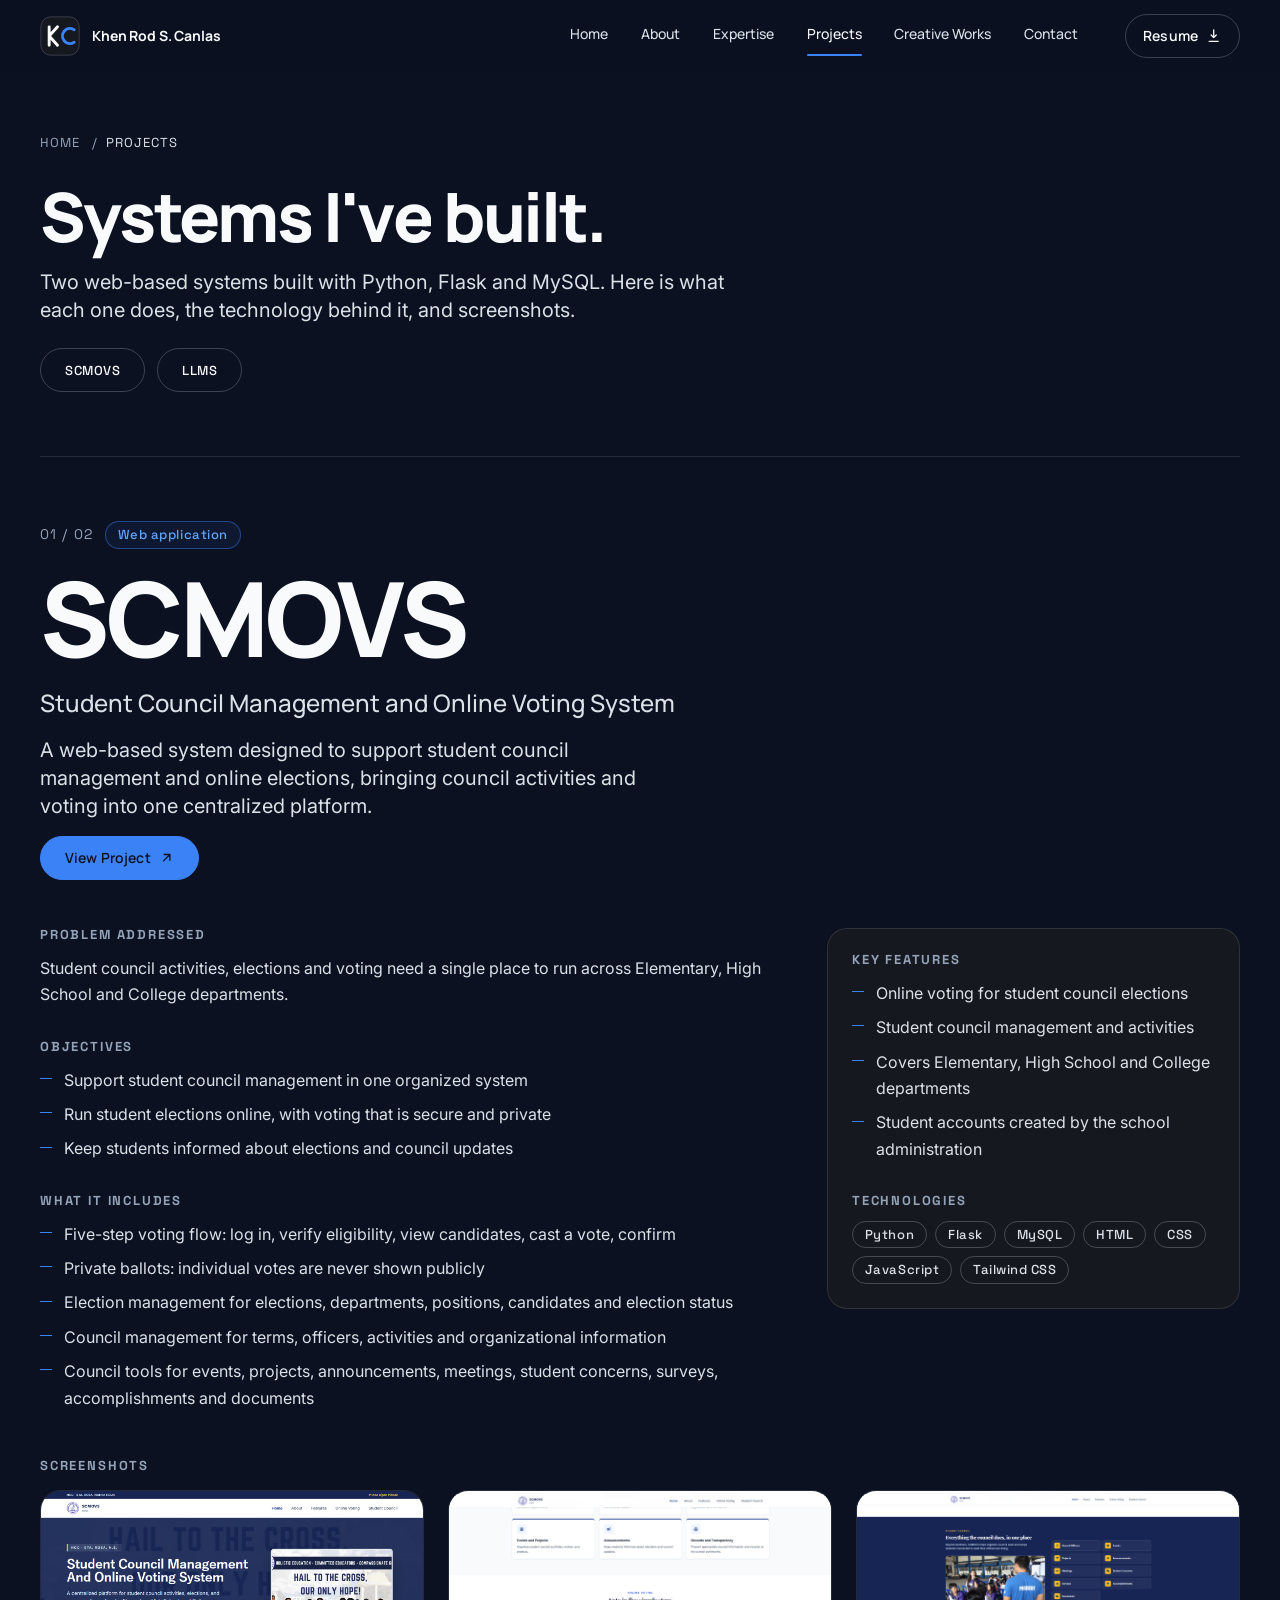
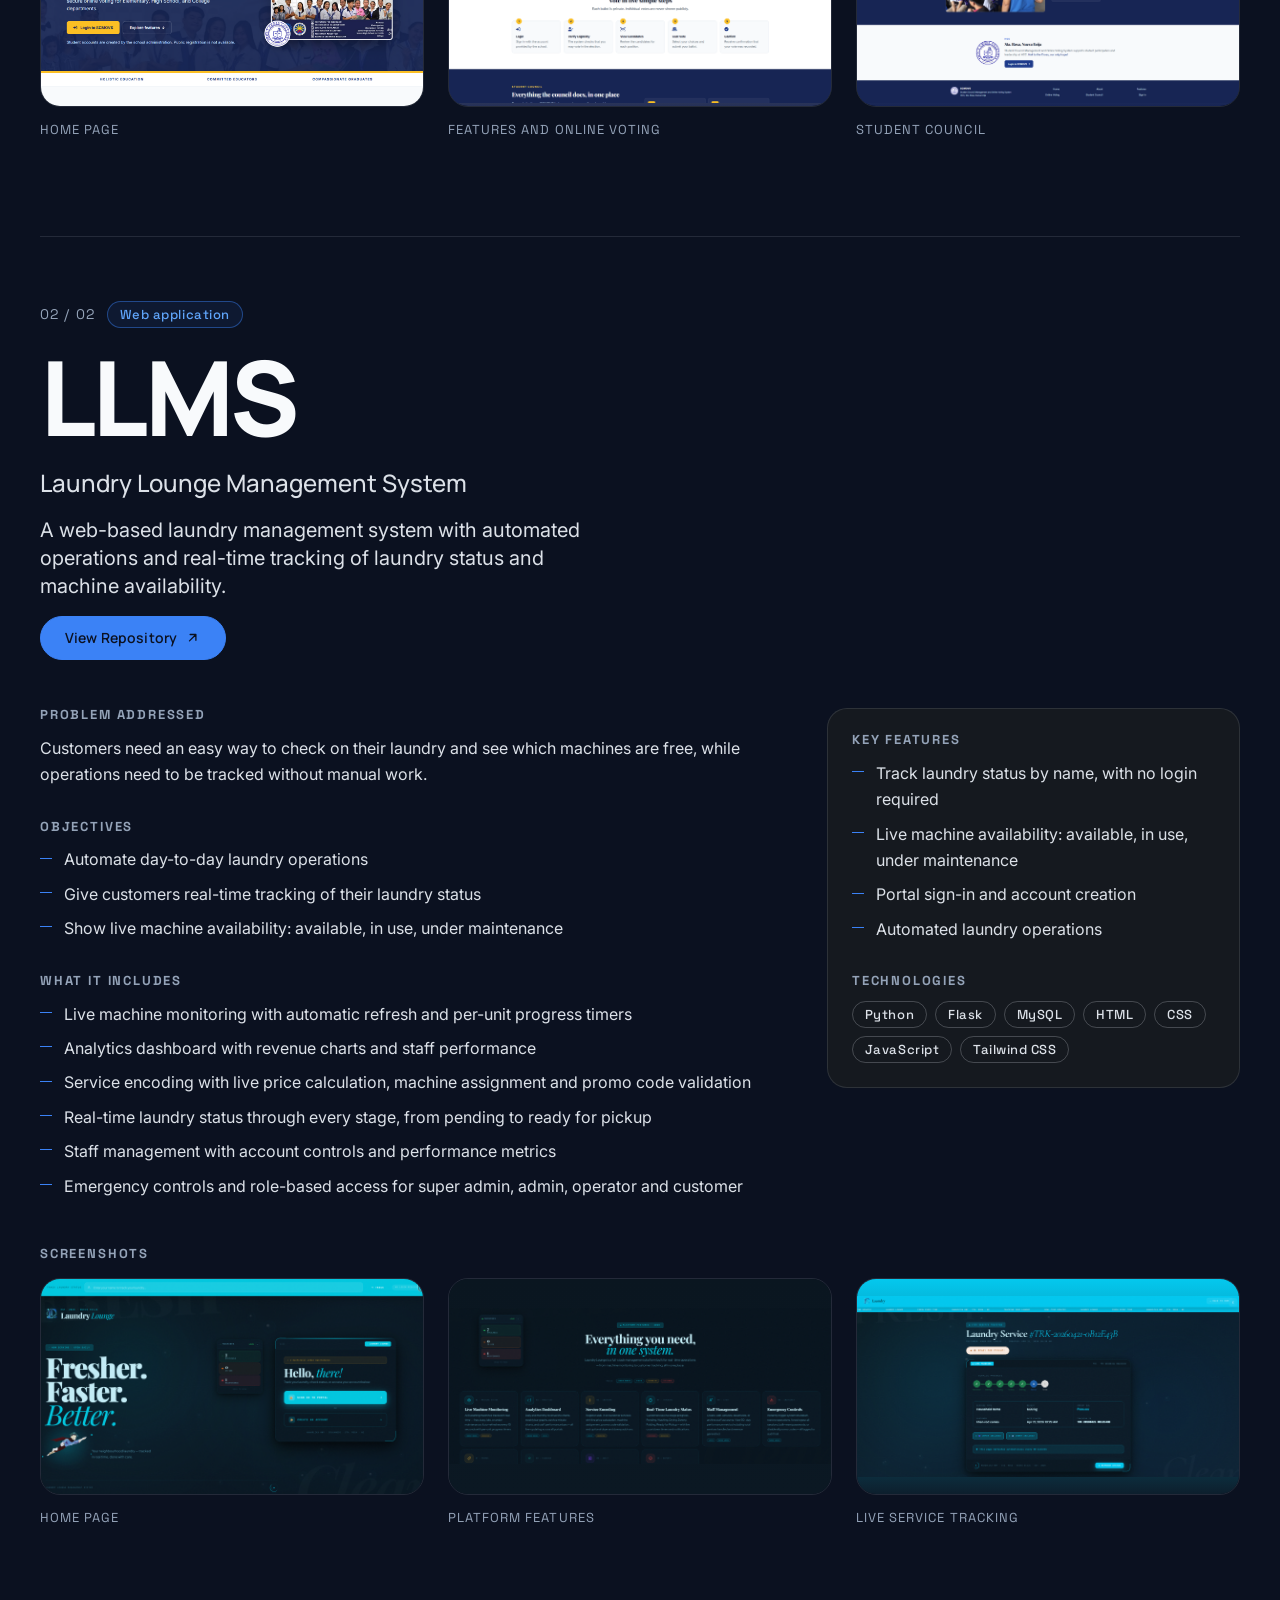
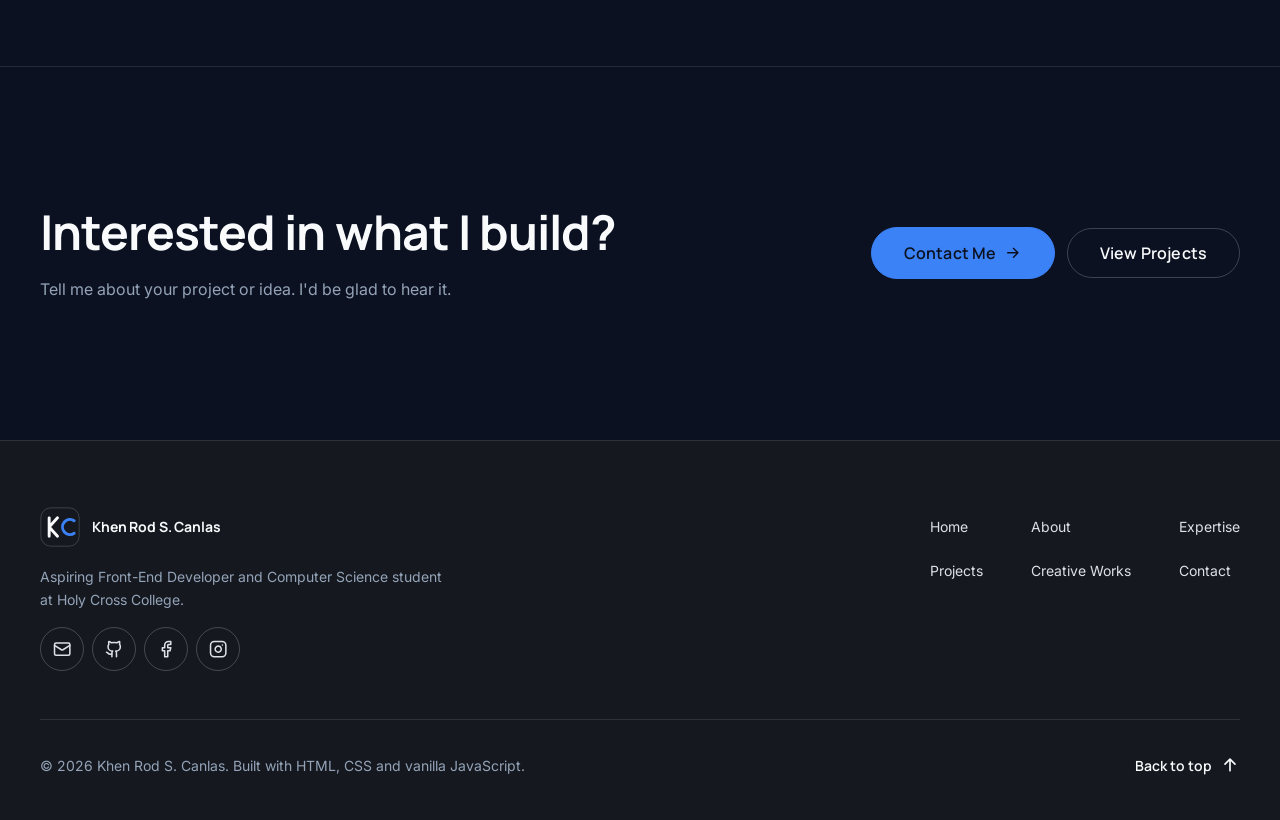
==== pages/projects.html @ d87673d4 "Commit Portfolio" ====
<!DOCTYPE html>
<html lang="en">
<head>
  <meta charset="UTF-8">
  <meta name="viewport" content="width=device-width, initial-scale=1">
  <meta name="theme-color" content="#0B1120">
  <title>Projects · Khen Rod S. Canlas</title>
  <meta name="description" content="Project details for SCMOVS and LLMS by Khen Rod S. Canlas: features, technologies, screenshots and links.">
  <link rel="icon" href="../favicon.ico" sizes="any">
  <script>if(!window.matchMedia("(prefers-reduced-motion: reduce)").matches){document.documentElement.classList.add("js-anim");setTimeout(function(){if(!window.__animReady)document.documentElement.classList.remove("js-anim")},4000)}</script>

  <link rel="preconnect" href="https://fonts.googleapis.com">
  <link rel="preconnect" href="https://fonts.gstatic.com" crossorigin>
  <link href="https://fonts.googleapis.com/css2?family=Inter:wght@400;500;600&family=Manrope:wght@500;600;700;800&family=Space+Grotesk:wght@400;500;600&display=swap" rel="stylesheet">

  <link rel="stylesheet" href="../css/variables.css">
  <link rel="stylesheet" href="../css/style.css">
  <link rel="stylesheet" href="../css/responsive.css">
  <link rel="stylesheet" href="../css/animations.css">

  <script src="../js/contact.js" defer></script>
  <script src="../js/navigation.js" defer></script>
  <script src="../js/data/skills.js" defer></script>
  <script src="../js/data/projects.js" defer></script>
  <script src="../js/main.js" defer></script>
  <script src="../js/animations.js" defer></script>
</head>
<body id="top" data-page="projects" data-root="../">
  <a class="skip-link" href="#main">Skip to content</a>

  <header id="site-header">
    <noscript><nav class="noscript-nav" aria-label="Primary"><a href="../index.html">Home</a><a href="../pages/about.html">About</a><a href="../index.html#expertise">Expertise</a><a href="../pages/projects.html">Projects</a><a href="../index.html#creative-works">Creative Works</a><a href="../pages/contact.html">Contact</a></nav></noscript>
  </header>

  <main id="main">
    <section class="section page-hero" aria-labelledby="page-title">
      <div class="container container--wide">
        <div class="page-hero__text page-hero__text--wide">
          <nav class="crumbs" aria-label="Breadcrumb"><a href="../index.html">Home</a><span aria-hidden="true">/</span><span aria-current="page">Projects</span></nav>
          <h1 id="page-title" class="h1 page-hero__title">Systems I've built.</h1>
          <p class="lead">Two web-based systems built with Python, Flask and MySQL. Here is what each one does, the technology behind it, and screenshots.</p>
          <nav class="jump" aria-label="Jump to a project">
            <a class="tag" href="#scmovs">SCMOVS</a>
            <a class="tag" href="#llms">LLMS</a>
          </nav>
        </div>
      </div>
    </section>

    <div class="container container--wide pd-list" data-project-details>
      <noscript><p class="text-soft"><strong>SCMOVS</strong> (Student Council Management and Online Voting System) and <strong>LLMS</strong> (Laundry Lounge Management System) are web-based systems built with Python, Flask, MySQL, HTML, CSS, JavaScript and Tailwind CSS. Enable JavaScript to see full project details and screenshots.</p></noscript>
    </div>

    <section class="section section--bordered cta" aria-labelledby="cta-title">
      <div class="container container--wide">
        <div class="cta__inner">
          <div class="stack">
            <h2 id="cta-title">Interested in what I build?</h2>
            <p class="text-muted">Tell me about your project or idea. I'd be glad to hear it.</p>
          </div>
          <div class="cluster">
            <a class="btn btn--primary btn--lg" href="contact.html">Contact Me <svg class="icon-arrow" viewBox="0 0 24 24" fill="none" stroke="currentColor" stroke-width="2" stroke-linecap="round" stroke-linejoin="round" aria-hidden="true"><path d="M5 12h14M13 6l6 6-6 6"/></svg></a>
            <a class="btn btn--secondary btn--lg" href="projects.html">View Projects</a>
          </div>
        </div>
      </div>
    </section>
  </main>

  <footer id="site-footer"></footer>
</body>
</html>
---- css/variables.css ----
/* ==========================================================================
   variables.css — Design tokens (single source of truth)
   Brand palette is from the project brief. Anything marked "derived" was
   added only to satisfy contrast (WCAG AA) or to give surfaces depth.
   Load this file BEFORE style.css.
   ========================================================================== */

:root {
  /* ---- Brand palette (from brief) ------------------------------------- */
  --navy-950: #0B1120;      /* Midnight Navy */
  --charcoal-900: #15191F;  /* Charcoal */
  --white-50: #F8FAFC;      /* Soft White */
  --blue-500: #3B82F6;      /* Electric Blue */
  --slate-500: #64748B;     /* Slate */
  --silver-200: #DCE1E8;    /* Silver */

  /* ---- Derived tints (contrast-driven) -------------------------------- */
  --slate-400: #94A3B8;     /* muted text on dark: 7.3:1 on navy (brand slate is only 3.96:1) */
  --blue-400: #60A5FA;      /* hover/links on dark: 7.4:1 on navy */
  --blue-600: #2563EB;      /* accent on light surfaces: 4.9:1 on soft white */
  --charcoal-800: #1B212B;  /* elevated surface above charcoal */
  --error-400: #F87171;     /* functional: form errors */
  --success-400: #4ADE80;   /* functional: form success */

  /* ---- Semantic tokens: DARK (default) -------------------------------- */
  --color-bg: var(--navy-950);
  --color-surface: var(--charcoal-900);
  --color-surface-raised: var(--charcoal-800);
  --color-text: var(--white-50);
  --color-text-soft: var(--silver-200);
  --color-text-muted: var(--slate-400);
  --color-border: rgba(220, 225, 232, 0.12);
  --color-border-strong: rgba(220, 225, 232, 0.24);
  --color-accent: var(--blue-500);
  --color-accent-hover: var(--blue-400);
  --color-on-accent: var(--navy-950);   /* navy on blue = 5.1:1 (white on blue is only 3.5:1) */
  --color-link: var(--blue-400);
  --color-focus: var(--blue-400);
  --color-error: var(--error-400);
  --color-success: var(--success-400);
  --color-decor: var(--slate-500);      /* decorative only: borders, rules, large icons */

  /* ---- Typography ------------------------------------------------------ */
  --font-display: "Manrope", "Inter", system-ui, -apple-system, "Segoe UI", Roboto, sans-serif;
  --font-body: "Inter", system-ui, -apple-system, "Segoe UI", Roboto, sans-serif;
  --font-accent: "Space Grotesk", "Inter", system-ui, sans-serif;  /* eyebrows, labels, numerals */

  --text-xs: 0.8125rem;   /* 13px: uppercase labels only */
  --text-sm: 0.875rem;    /* 14px */
  --text-base: 1rem;      /* 16px body */
  --text-lg: clamp(1.125rem, 1.07rem + 0.3vw, 1.25rem);
  --text-xl: clamp(1.25rem, 1.15rem + 0.5vw, 1.5rem);
  --text-2xl: clamp(1.5rem, 1.25rem + 1.2vw, 2rem);
  --text-3xl: clamp(1.875rem, 1.4rem + 2.2vw, 3rem);
  --text-4xl: clamp(2.25rem, 1.5rem + 3.6vw, 4.25rem);
  --text-display: clamp(2.5rem, 1.2rem + 6.6vw, 6.5rem);

  --leading-display: 1.02;
  --leading-heading: 1.15;
  --leading-snug: 1.4;
  --leading-body: 1.65;

  --tracking-display: -0.035em;
  --tracking-heading: -0.02em;
  --tracking-label: 0.14em;

  --weight-regular: 400;
  --weight-medium: 500;
  --weight-semibold: 600;
  --weight-bold: 700;
  --weight-extrabold: 800;

  /* ---- Spacing scale (4px base) --------------------------------------- */
  --space-1: 0.25rem;
  --space-2: 0.5rem;
  --space-3: 0.75rem;
  --space-4: 1rem;
  --space-5: 1.5rem;
  --space-6: 2rem;
  --space-7: 3rem;
  --space-8: 4rem;
  --space-9: 6rem;
  --space-10: 8rem;
  --section-y: clamp(4.5rem, 3rem + 7vw, 9rem);  /* vertical rhythm between sections */

  /* ---- Layout ---------------------------------------------------------- */
  --container-narrow: 46rem;   /* reading width */
  --container-default: 72rem;
  --container-wide: 82rem;
  --gutter: clamp(1.25rem, 0.6rem + 3vw, 2.5rem);
  --nav-height: 4.5rem;

  /* ---- Shape ----------------------------------------------------------- */
  --radius-sm: 0.5rem;
  --radius-md: 0.875rem;
  --radius-lg: 1.25rem;
  --radius-xl: 1.75rem;
  --radius-pill: 999px;
  --border-width: 1px;

  /* ---- Elevation (restrained: no glows) ------------------------------- */
  --shadow-sm: 0 1px 2px rgba(0, 0, 0, 0.35);
  --shadow-md: 0 10px 28px -12px rgba(0, 0, 0, 0.55);
  --shadow-lg: 0 28px 60px -24px rgba(0, 0, 0, 0.65);

  /* ---- Motion ---------------------------------------------------------- */
  --dur-fast: 150ms;
  --dur-base: 250ms;
  --dur-slow: 500ms;
  --dur-reveal: 700ms;
  --ease-out: cubic-bezier(0.22, 1, 0.36, 1);
  --ease-in-out: cubic-bezier(0.65, 0, 0.35, 1);

  /* ---- Stacking -------------------------------------------------------- */
  --z-raised: 10;
  --z-nav: 100;
  --z-overlay: 200;
  --z-modal: 300;

  /* ---- Touch ----------------------------------------------------------- */
  --tap-min: 2.75rem;  /* 44px minimum interactive target */

  /* Breakpoints (reference only; CSS variables can't be used in @media):
     sm 30em (480px) · md 48em (768px) · lg 64em (1024px) · xl 80em (1280px) · 2xl 100em (1600px) */

  color-scheme: dark;
}

/* ---- Light surface theme: apply with class="theme-light" on a section ---- */
.theme-light {
  --color-bg: var(--white-50);
  --color-surface: #FFFFFF;
  --color-surface-raised: #FFFFFF;
  --color-text: var(--navy-950);
  --color-text-soft: #334155;
  --color-text-muted: #556274;         /* derived: 5.7:1 on soft white */
  --color-border: rgba(11, 17, 32, 0.12);
  --color-border-strong: rgba(11, 17, 32, 0.28);
  --color-accent: var(--blue-600);
  --color-accent-hover: #1D4ED8;
  --color-on-accent: #FFFFFF;
  --color-link: var(--blue-600);
  --color-focus: var(--blue-600);
  --color-error: #B91C1C;
  --color-success: #15803D;
  --color-decor: var(--slate-500);
  --shadow-md: 0 10px 28px -12px rgba(11, 17, 32, 0.18);
  --shadow-lg: 0 28px 60px -24px rgba(11, 17, 32, 0.25);
  color-scheme: light;
  background: var(--color-bg);
  color: var(--color-text);
}
---- css/style.css ----
/* ==========================================================================
   style.css — Global styles, typography, layout primitives, components
   Requires variables.css to be loaded first. Mobile-first.
   Page-specific section styles are added in later phases below the
   "SECTIONS" marker at the bottom of this file.
   ========================================================================== */

/* ---------- 1. Reset & base ------------------------------------------- */
*, *::before, *::after { box-sizing: border-box; }

html {
  -webkit-text-size-adjust: 100%;
  text-size-adjust: 100%;
  scroll-behavior: smooth;
  scroll-padding-top: calc(var(--nav-height) + var(--space-4));
}

body {
  margin: 0;
  min-height: 100vh;
  background: var(--color-bg);
  color: var(--color-text);
  font-family: var(--font-body);
  font-size: var(--text-base);
  line-height: var(--leading-body);
  font-weight: var(--weight-regular);
  -webkit-font-smoothing: antialiased;
  -moz-osx-font-smoothing: grayscale;
  overflow-x: clip;               /* guard against accidental horizontal scroll */
}

img, picture, svg, video { display: block; max-width: 100%; height: auto; }
button, input, textarea, select { font: inherit; color: inherit; }
button { cursor: pointer; }
a { color: var(--color-link); text-decoration-thickness: 1px; text-underline-offset: 0.2em; }
a:hover { color: var(--color-accent-hover); }
ul[role="list"], ol[role="list"] { list-style: none; margin: 0; padding: 0; }
hr { border: 0; border-top: var(--border-width) solid var(--color-border); margin: var(--space-6) 0; }
::selection { background: var(--color-accent); color: var(--color-on-accent); }

/* Focus: always visible for keyboard users */
:focus-visible {
  outline: 2px solid var(--color-focus);
  outline-offset: 3px;
  border-radius: var(--radius-sm);
}
:focus:not(:focus-visible) { outline: none; }

/* ---------- 2. Accessibility helpers ---------------------------------- */
.sr-only {
  position: absolute; width: 1px; height: 1px; padding: 0; margin: -1px;
  overflow: hidden; clip: rect(0, 0, 0, 0); white-space: nowrap; border: 0;
}
.skip-link {
  position: absolute; left: var(--space-4); top: -4rem; z-index: var(--z-modal);
  padding: var(--space-3) var(--space-5);
  background: var(--color-accent); color: var(--color-on-accent);
  border-radius: var(--radius-sm); font-weight: var(--weight-semibold);
  transition: top var(--dur-fast) var(--ease-out);
}
.skip-link:focus { top: var(--space-4); color: var(--color-on-accent); }

/* Minimal reduced-motion safety net (animations.css refines this in Phase 12) */
@media (prefers-reduced-motion: reduce) {
  html { scroll-behavior: auto; }
  *, *::before, *::after {
    animation-duration: 0.01ms !important;
    animation-iteration-count: 1 !important;
    transition-duration: 0.01ms !important;
  }
}

/* ---------- 3. Typography --------------------------------------------- */
h1, h2, h3, h4 {
  margin: 0;
  font-family: var(--font-display);
  font-weight: var(--weight-bold);
  line-height: var(--leading-heading);
  letter-spacing: var(--tracking-heading);
  text-wrap: balance;
}
p { margin: 0; text-wrap: pretty; }

.display { font-size: var(--text-display); font-weight: var(--weight-extrabold); line-height: var(--leading-display); letter-spacing: var(--tracking-display); }
.h1 { font-size: var(--text-4xl); }
.h2 { font-size: var(--text-3xl); }
.h3 { font-size: var(--text-2xl); }
.h4 { font-size: var(--text-xl); }
h1 { font-size: var(--text-4xl); }
h2 { font-size: var(--text-3xl); }
h3 { font-size: var(--text-2xl); }
h4 { font-size: var(--text-xl); }

.lead { font-size: var(--text-lg); line-height: var(--leading-snug); color: var(--color-text-soft); max-width: 40rem; }
.text-muted { color: var(--color-text-muted); }
.text-soft { color: var(--color-text-soft); }
.text-sm { font-size: var(--text-sm); }
.text-accent { color: var(--color-accent); }
.measure { max-width: 65ch; }

/* Eyebrow / section label */
.eyebrow {
  display: inline-flex; align-items: center; gap: var(--space-3);
  font-family: var(--font-accent); font-size: var(--text-xs); font-weight: var(--weight-medium);
  letter-spacing: var(--tracking-label); text-transform: uppercase;
  color: var(--color-text-muted);
}
.eyebrow::before { content: ""; width: 1.75rem; height: 1px; background: var(--color-accent); }

/* Section index number, e.g. "01" */
.index-num { font-family: var(--font-accent); font-size: var(--text-sm); color: var(--color-text-muted); letter-spacing: 0.08em; }

/* ---------- 4. Layout primitives -------------------------------------- */
.container { width: 100%; max-width: var(--container-default); margin-inline: auto; padding-inline: var(--gutter); }
.container--wide { max-width: var(--container-wide); }
.container--narrow { max-width: var(--container-narrow); }

.section { padding-block: var(--section-y); position: relative; }
.section--alt { background: var(--color-surface); }
.section--bordered { border-top: var(--border-width) solid var(--color-border); }
.section__head { display: grid; gap: var(--space-4); margin-bottom: var(--space-7); max-width: 46rem; }

.stack { display: grid; gap: var(--space-4); }
.stack--lg { gap: var(--space-6); }
.cluster { display: flex; flex-wrap: wrap; align-items: center; gap: var(--space-3); }
.grid { display: grid; gap: var(--space-5); }

/* Bento grid: 1 column on mobile, 6-col composition from tablet up */
.bento { display: grid; gap: var(--space-4); grid-template-columns: 1fr; }
@media (min-width: 48em) {
  .bento { grid-template-columns: repeat(6, 1fr); gap: var(--space-5); }
  .bento > .span-2 { grid-column: span 2; }
  .bento > .span-3 { grid-column: span 3; }
  .bento > .span-4 { grid-column: span 4; }
  .bento > .span-6 { grid-column: span 6; }
  .bento > .row-2 { grid-row: span 2; }
}

/* ---------- 5. Buttons ------------------------------------------------- */
.btn {
  --btn-bg: transparent; --btn-fg: var(--color-text); --btn-bd: var(--color-border-strong);
  display: inline-flex; align-items: center; justify-content: center; gap: var(--space-2);
  min-height: var(--tap-min); padding: 0.7rem 1.5rem;
  background: var(--btn-bg); color: var(--btn-fg);
  border: var(--border-width) solid var(--btn-bd); border-radius: var(--radius-pill);
  font-family: var(--font-display); font-size: var(--text-sm); font-weight: var(--weight-semibold);
  letter-spacing: 0.01em; line-height: 1; text-decoration: none; white-space: nowrap;
  transition: background-color var(--dur-base) var(--ease-out), color var(--dur-base) var(--ease-out),
              border-color var(--dur-base) var(--ease-out), transform var(--dur-base) var(--ease-out);
}
.btn:hover { transform: translateY(-1px); color: var(--btn-fg); }
.btn:active { transform: translateY(0); }
.btn svg { width: 1.1em; height: 1.1em; flex: none; transition: transform var(--dur-base) var(--ease-out); }
.btn:hover svg.icon-arrow { transform: translateX(3px); }

.btn--primary { --btn-bg: var(--color-accent); --btn-fg: var(--color-on-accent); --btn-bd: var(--color-accent); }
.btn--primary:hover { --btn-bg: var(--color-accent-hover); --btn-bd: var(--color-accent-hover); }
.btn--secondary:hover { --btn-bd: var(--color-text); background: rgba(127, 140, 160, 0.12); }
.btn--ghost { --btn-bd: transparent; padding-inline: var(--space-4); }
.btn--ghost:hover { background: rgba(127, 140, 160, 0.14); }
.btn--sm { min-height: var(--tap-min); padding: 0.55rem 1.1rem; }   /* keeps 44px target */
.btn--lg { padding: 1rem 2rem; font-size: var(--text-base); }
.btn[disabled], .btn[aria-disabled="true"] { opacity: 0.5; cursor: not-allowed; transform: none; pointer-events: none; }

/* Text link with arrow */
.link-arrow {
  display: inline-flex; align-items: center; gap: var(--space-2);
  min-height: var(--tap-min);
  font-family: var(--font-display); font-weight: var(--weight-semibold); font-size: var(--text-sm);
  color: var(--color-text); text-decoration: none;
  border-bottom: 1px solid transparent;
  transition: color var(--dur-base) var(--ease-out), gap var(--dur-base) var(--ease-out);
}
.link-arrow:hover { color: var(--color-accent-hover); gap: var(--space-3); }
.link-arrow svg { width: 1.25rem; height: 1.25rem; flex: none; }

/* ---------- 6. Cards & surfaces --------------------------------------- */
.card {
  position: relative; display: flex; flex-direction: column; gap: var(--space-4);
  padding: var(--space-5);
  background: var(--color-surface);
  border: var(--border-width) solid var(--color-border);
  border-radius: var(--radius-lg);
  transition: border-color var(--dur-base) var(--ease-out), transform var(--dur-base) var(--ease-out),
              box-shadow var(--dur-base) var(--ease-out);
}
.card--raised { background: var(--color-surface-raised); box-shadow: var(--shadow-md); }
.card--interactive:hover { border-color: var(--color-border-strong); transform: translateY(-3px); box-shadow: var(--shadow-md); }
.card--flush { padding: 0; overflow: hidden; }
.card__title { font-size: var(--text-xl); }
.card__body { color: var(--color-text-muted); font-size: var(--text-base); }
.card__icon {
  display: grid; place-items: center; width: 2.75rem; height: 2.75rem;
  border-radius: var(--radius-md); background: rgba(59, 130, 246, 0.12); color: var(--color-accent);
}
.card__icon svg { width: 1.35rem; height: 1.35rem; }

/* Media frame: reserved aspect ratio prevents layout shift */
.media { position: relative; overflow: hidden; background: var(--color-surface-raised); aspect-ratio: 16 / 10; }
.media--square { aspect-ratio: 1 / 1; }
.media--portrait { aspect-ratio: 4 / 5; }
.media > img, .media > video { width: 100%; height: 100%; object-fit: cover; }

/* Clearly-labelled placeholder for assets that have not been supplied yet.
   Usage: <div class="media placeholder" data-label="SCMOVS thumbnail"></div> */
.placeholder {
  display: grid; place-items: center; text-align: center; padding: var(--space-4);
  color: var(--color-text-muted); border: 1px dashed var(--color-border-strong);
  background:
    repeating-linear-gradient(135deg, transparent 0 14px, rgba(127, 140, 160, 0.07) 14px 15px),
    var(--color-surface-raised);
}
.placeholder::after {
  content: "Placeholder · " attr(data-label);
  font-family: var(--font-accent); font-size: var(--text-xs);
  letter-spacing: 0.08em; text-transform: uppercase;
}

/* ---------- 7. Tags / chips ------------------------------------------- */
.tag {
  display: inline-flex; align-items: center; gap: var(--space-2);
  padding: 0.3rem 0.75rem;
  font-family: var(--font-accent); font-size: var(--text-xs); font-weight: var(--weight-medium);
  letter-spacing: 0.04em; line-height: 1.2;
  color: var(--color-text-soft);
  border: var(--border-width) solid var(--color-border-strong); border-radius: var(--radius-pill);
  white-space: nowrap;
}
/* Long tags may wrap on very narrow screens instead of overflowing */
@media (max-width: 30em) { .tag { white-space: normal; border-radius: var(--radius-md); } }
.tag--accent { color: var(--color-accent-hover); border-color: rgba(59, 130, 246, 0.45); background: rgba(59, 130, 246, 0.08); }
.tag-list { display: flex; flex-wrap: wrap; gap: var(--space-2); padding: 0; margin: 0; list-style: none; }

/* ---------- 8. Forms --------------------------------------------------- */
.field { display: grid; gap: var(--space-2); }
.field__label { font-size: var(--text-sm); font-weight: var(--weight-medium); color: var(--color-text-soft); }
.field__control {
  width: 100%; min-height: var(--tap-min); padding: 0.75rem 1rem;
  background: var(--color-surface); color: var(--color-text);
  border: var(--border-width) solid var(--color-border-strong); border-radius: var(--radius-md);
  transition: border-color var(--dur-fast) var(--ease-out), background-color var(--dur-fast) var(--ease-out);
}
textarea.field__control { min-height: 9rem; resize: vertical; }
.field__control::placeholder { color: var(--color-text-muted); opacity: 0.8; }
.field__control:hover { border-color: var(--color-text-muted); }
.field__control:focus-visible { outline: 2px solid var(--color-focus); outline-offset: 2px; border-color: var(--color-focus); }
.field__hint { font-size: var(--text-sm); color: var(--color-text-muted); }
.field__error { font-size: var(--text-sm); color: var(--color-error); display: none; }
.field[data-invalid="true"] .field__control { border-color: var(--color-error); }
.field[data-invalid="true"] .field__error { display: block; }
.form-status { padding: var(--space-4); border-radius: var(--radius-md); border: var(--border-width) solid var(--color-border-strong); font-size: var(--text-sm); }
.form-status[data-state="error"] { border-color: var(--color-error); color: var(--color-error); }
.form-status[data-state="info"] { border-color: var(--color-accent); color: var(--color-text-soft); }
.form-status[data-state="success"] { border-color: var(--color-success); color: var(--color-success); }

/* ---------- 9. Misc components ---------------------------------------- */
.rule { height: 1px; background: var(--color-border); border: 0; margin: 0; }
.icon { width: 1.25rem; height: 1.25rem; flex: none; }
.stat-label { font-family: var(--font-accent); font-size: var(--text-xs); letter-spacing: var(--tracking-label); text-transform: uppercase; color: var(--color-text-muted); }

/* ==========================================================================
   SECTIONS — page/section-specific styles are appended here in Phases 3–11
   ========================================================================== */

/* ---------- Phase 3: Header, navigation, footer ----------------------- */
.site-header {
  position: sticky; top: 0; z-index: var(--z-nav);
  min-height: var(--nav-height);                    /* reserved space: no layout shift when JS renders */
  border-bottom: var(--border-width) solid transparent;
  transition: border-color var(--dur-base) var(--ease-out);
}
/* Backdrop lives on a pseudo-element: a filter on the header itself would
   trap the fixed mobile menu inside the header's box. */
.site-header::before {
  content: ""; position: absolute; inset: 0; z-index: -1;
  background: rgba(11, 17, 32, 0.88);
  -webkit-backdrop-filter: blur(10px); backdrop-filter: blur(10px);
}
.site-header.is-scrolled, .site-header.is-open { border-bottom-color: var(--color-border); }

.site-header__inner {
  display: flex; align-items: center; justify-content: space-between; gap: var(--space-4);
  height: var(--nav-height);
}

/* Brand */
.brand { display: inline-flex; align-items: center; gap: var(--space-3); min-height: var(--tap-min); color: var(--color-text); text-decoration: none; }
.brand:hover { color: var(--color-text); }
.brand__mark { width: 2.5rem; height: 2.5rem; flex: none; transition: transform var(--dur-base) var(--ease-out); }
.brand:hover .brand__mark { transform: rotate(-4deg); }
.brand__name { display: none; font-family: var(--font-display); font-weight: var(--weight-bold); font-size: var(--text-sm); letter-spacing: -0.01em; white-space: nowrap; }
@media (min-width: 30em) { .brand__name { display: inline; } }

/* Mobile menu toggle */
.nav-toggle {
  display: inline-grid; place-items: center; width: var(--tap-min); height: var(--tap-min);
  padding: 0; background: transparent; border: var(--border-width) solid var(--color-border-strong);
  border-radius: var(--radius-pill); color: var(--color-text);
  transition: border-color var(--dur-base) var(--ease-out);
}
.nav-toggle:hover { border-color: var(--color-text); }
.nav-toggle__bars { display: grid; gap: 5px; width: 1.1rem; }
.nav-toggle__bars span { display: block; height: 2px; background: currentColor; border-radius: 2px; transition: transform var(--dur-base) var(--ease-out), opacity var(--dur-fast) linear; }
.is-open .nav-toggle__bars span:nth-child(1) { transform: translateY(7px) rotate(45deg); }
.is-open .nav-toggle__bars span:nth-child(2) { opacity: 0; }
.is-open .nav-toggle__bars span:nth-child(3) { transform: translateY(-7px) rotate(-45deg); }

/* Menu panel — mobile: full-screen sheet under the header */
.site-menu {
  position: fixed; inset: var(--nav-height) 0 0 0; z-index: var(--z-overlay);
  display: flex; flex-direction: column; gap: var(--space-6);
  padding: var(--space-5) var(--gutter) calc(var(--space-6) + env(safe-area-inset-bottom, 0px));
  background: var(--color-bg); overflow-y: auto; overscroll-behavior: contain;
  visibility: hidden; opacity: 0; transform: translateY(-0.5rem);
  transition: opacity var(--dur-base) var(--ease-out), transform var(--dur-base) var(--ease-out), visibility 0s linear var(--dur-base);
}
.is-open .site-menu { visibility: visible; opacity: 1; transform: none; transition-delay: 0s; }
body.nav-open { overflow: hidden; }

.site-nav__list { list-style: none; margin: 0; padding: 0; display: grid; counter-reset: nav; }
.site-nav__link {
  display: flex; align-items: baseline; gap: var(--space-4); min-height: var(--tap-min);
  padding-block: var(--space-4); border-bottom: var(--border-width) solid var(--color-border);
  font-family: var(--font-display); font-weight: var(--weight-semibold); font-size: var(--text-2xl);
  letter-spacing: var(--tracking-heading); color: var(--color-text); text-decoration: none;
  transition: color var(--dur-base) var(--ease-out), padding-left var(--dur-base) var(--ease-out);
}
.site-nav__link::before {
  counter-increment: nav; content: "0" counter(nav);
  font-family: var(--font-accent); font-size: var(--text-xs); font-weight: var(--weight-medium);
  letter-spacing: 0.08em; color: var(--color-text-muted);
  min-width: 1.75rem; font-variant-numeric: tabular-nums;
}
.site-nav__link:hover { color: var(--color-accent-hover); padding-left: var(--space-2); }
.site-nav__link[aria-current] { color: var(--color-accent); }
.site-menu__resume { align-self: flex-start; }

/* Desktop: inline navigation */
@media (min-width: 64em) {
  .nav-toggle { display: none; }
  .site-menu {
    position: static; inset: auto; z-index: auto; flex-direction: row; align-items: center; gap: var(--space-6);
    padding: 0; background: transparent; overflow: visible;
    visibility: visible; opacity: 1; transform: none; transition: none;
  }
  .site-nav__list { display: flex; align-items: center; gap: var(--space-1); counter-reset: none; }
  .site-nav__link {
    position: relative; padding: 0.5rem 0.9rem; border: 0; border-radius: var(--radius-pill);
    font-size: var(--text-sm); font-weight: var(--weight-medium); letter-spacing: 0; color: var(--color-text-soft);
  }
  .site-nav__link::before { content: none; }
  .site-nav__link:hover { padding-left: 0.9rem; color: var(--color-text); }
  /* Active indicator: a short accent bar that grows in */
  .site-nav__link::after {
    content: ""; position: absolute; left: 0.9rem; right: 0.9rem; bottom: 0.15rem; height: 2px;
    background: var(--color-accent); border-radius: 2px;
    transform: scaleX(0); transform-origin: left; transition: transform var(--dur-base) var(--ease-out);
  }
  .site-nav__link[aria-current] { color: var(--color-text); }
  .site-nav__link[aria-current]::after { transform: scaleX(1); }
}

/* Footer */
.site-footer { border-top: var(--border-width) solid var(--color-border); background: var(--color-surface); padding-block: var(--space-8) var(--space-6); }
.site-footer__top { display: grid; gap: var(--space-7); padding-bottom: var(--space-7); }
.site-footer__brand { display: grid; gap: var(--space-4); max-width: 26rem; }
.site-footer__list { list-style: none; margin: 0; padding: 0; display: grid; grid-template-columns: repeat(2, minmax(0, 1fr)); gap: 0 var(--space-5); }
.site-footer__link {
  display: inline-flex; align-items: center; min-height: var(--tap-min);
  font-size: var(--text-sm); color: var(--color-text-soft); text-decoration: none;
  transition: color var(--dur-base) var(--ease-out);
}
.site-footer__link:hover { color: var(--color-accent-hover); }
.site-footer__bottom {
  display: flex; flex-wrap: wrap; align-items: center; justify-content: space-between; gap: var(--space-3) var(--space-5);
  padding-top: var(--space-5); border-top: var(--border-width) solid var(--color-border);
}
@media (min-width: 48em) {
  .site-footer__top { grid-template-columns: 1fr auto; align-items: start; }
  .site-footer__list { grid-template-columns: repeat(3, auto); gap: 0 var(--space-7); }
}

/* No-JS fallback links (shown only when scripts are disabled) */
.noscript-nav { display: flex; flex-wrap: wrap; gap: var(--space-2) var(--space-5); padding: var(--space-3) var(--gutter); }
.noscript-nav a { display: inline-flex; align-items: center; min-height: var(--tap-min); }

/* ---------- Phase 4: Hero --------------------------------------------- */
.hero {
  position: relative; isolation: isolate; overflow: clip;
  display: grid; align-items: center;
  min-height: calc(100svh - var(--nav-height));
  padding-block: var(--space-7) var(--space-9);
}
/* Quiet decoration: a masked hairline grid and one soft blue wash. No motion yet. */
.hero__bg { position: absolute; inset: 0; z-index: -1; pointer-events: none; }
.hero__bg::before {
  content: ""; position: absolute; inset: 0;
  background-image:
    linear-gradient(var(--color-border) 1px, transparent 1px),
    linear-gradient(90deg, var(--color-border) 1px, transparent 1px);
  background-size: 4rem 4rem;
  -webkit-mask-image: radial-gradient(ellipse 70% 60% at 72% 30%, #000 10%, transparent 75%);
          mask-image: radial-gradient(ellipse 70% 60% at 72% 30%, #000 10%, transparent 75%);
}
.hero__bg::after {
  content: ""; position: absolute; inset: 0;
  background: radial-gradient(45% 40% at 80% 18%, rgba(59, 130, 246, 0.14), transparent 70%);
}

.hero__inner { display: grid; gap: var(--space-8); align-items: center; }
.hero__content { display: grid; gap: var(--space-5); justify-items: start; min-width: 0; }
.hero__title { font-size: clamp(2.5rem, 1.2rem + 5.2vw, 4.5rem); max-width: 16ch; margin-block: var(--space-2) 0; }
.hero__lede { max-width: 38rem; font-size: clamp(1rem, 0.95rem + 0.22vw, 1.125rem); line-height: 1.6; }   /* sized for a longer intro paragraph */
.hero__actions { margin-top: var(--space-2); }

.hero__facts {
  display: grid; grid-template-columns: repeat(2, minmax(0, auto)); gap: var(--space-5) var(--space-7);
  margin: var(--space-5) 0 0; padding-top: var(--space-5);
  border-top: var(--border-width) solid var(--color-border); width: 100%; max-width: 30rem;
}
.hero__facts dd { margin: var(--space-1) 0 0; font-family: var(--font-display); font-weight: var(--weight-semibold); font-size: var(--text-base); }

/* Portrait */
.hero__visual { position: relative; margin: 0; width: 100%; max-width: 24rem; padding: 0 var(--space-4) var(--space-4) 0; justify-self: start; }
.hero__outline {
  position: absolute; top: var(--space-4); left: var(--space-4); right: 0; bottom: 0;
  border: var(--border-width) solid var(--color-border-strong); border-radius: var(--radius-xl);
}
.hero__frame {
  position: relative; aspect-ratio: 4 / 5; overflow: hidden;
  background: var(--color-surface); border: var(--border-width) solid var(--color-border);
  border-radius: var(--radius-xl); box-shadow: var(--shadow-lg);
}
.hero__frame > img { width: 100%; height: 100%; object-fit: cover; object-position: 50% 28%; }   /* keeps the face in frame for tall portraits */
.hero__badge {
  position: absolute; left: var(--space-4); right: var(--space-4); bottom: var(--space-4);
  display: grid; gap: var(--space-1); padding: var(--space-3) var(--space-4);
  font-family: var(--font-display); font-size: var(--text-sm); font-weight: var(--weight-semibold);
  background: rgba(11, 17, 32, 0.86); color: var(--white-50);
  -webkit-backdrop-filter: blur(8px); backdrop-filter: blur(8px);
  border: var(--border-width) solid var(--color-border-strong); border-radius: var(--radius-md);
}
.hero__badge .stat-label { color: var(--slate-400); }

/* Scroll cue (desktop/tablet only) */
.hero__scroll-wrap { position: absolute; left: 0; right: 0; bottom: var(--space-5); display: none; pointer-events: none; }
.hero__scroll {
  pointer-events: auto; display: inline-flex; align-items: center; gap: var(--space-3);
  min-height: var(--tap-min); color: var(--color-text-muted); text-decoration: none;
}
.hero__scroll:hover { color: var(--color-text); }
.hero__scroll-line { position: relative; display: block; width: 1px; height: 2.5rem; background: var(--color-border-strong); overflow: hidden; }
.hero__scroll-line::after { content: ""; position: absolute; left: 0; top: 0; width: 1px; height: 40%; background: var(--color-accent); }

@media (min-width: 48em) {
  .hero__scroll-wrap { display: block; }
  .hero { padding-bottom: var(--space-10); }
}
@media (min-width: 64em) {
  .hero__inner { grid-template-columns: minmax(0, 7fr) minmax(0, 5fr); gap: var(--space-9); }
  .hero__visual { justify-self: end; max-width: 27rem; }
}

/* ---------- Phase 5: About --------------------------------------------- */
.about__grid { display: grid; gap: var(--space-8); }
.about__story { display: grid; gap: var(--space-5); align-content: start; justify-items: start; }
.about__story h2 { margin-top: calc(-1 * var(--space-2)); }
.about__lead { font-size: var(--text-xl); color: var(--color-text); max-width: 34rem; }
.about__story p { max-width: 36rem; }
.about__cards .card { height: 100%; }
.about__interests {
  display: grid; gap: var(--space-4);
  margin-top: var(--space-8); padding-top: var(--space-6);
  border-top: var(--border-width) solid var(--color-border);
}
@media (min-width: 64em) {
  .about__grid { grid-template-columns: minmax(0, 5fr) minmax(0, 7fr); gap: var(--space-9); align-items: start; }
  .about__story { position: sticky; top: calc(var(--nav-height) + var(--space-6)); }
}

/* ---------- Phase 6: Expertise ----------------------------------------- */
.skill-card { gap: var(--space-5); padding: var(--space-5); }
.skill-card__head { display: flex; align-items: center; gap: var(--space-4); }
.skill-card__head .card__title { font-size: var(--text-xl); }
.skill-list { list-style: none; margin: 0; padding: 0; display: grid; gap: var(--space-3); grid-template-columns: 1fr; flex: 1; grid-auto-rows: 1fr; }
.skill {
  display: flex; align-items: center; gap: var(--space-3);
  padding: var(--space-3) var(--space-4);
  background: var(--color-bg); border: var(--border-width) solid var(--color-border); border-radius: var(--radius-md);
  transition: border-color var(--dur-base) var(--ease-out);
}
.skill:hover { border-color: var(--color-border-strong); }
.skill__icon { display: grid; place-items: center; width: 2.25rem; height: 2.25rem; flex: none; border-radius: var(--radius-sm); background: rgba(59, 130, 246, 0.12); color: var(--color-accent); }
.skill__icon svg { width: 1.15rem; height: 1.15rem; }
.skill__text { display: grid; line-height: 1.3; min-width: 0; }
.skill__name { font-family: var(--font-display); font-weight: var(--weight-semibold); font-size: var(--text-base); }
.skill__note { font-size: var(--text-sm); color: var(--color-text-muted); }

@media (min-width: 30em) {
  .skill-card--front-end .skill-list, .skill-card--design .skill-list { grid-template-columns: repeat(2, minmax(0, 1fr)); }
}
@media (min-width: 48em) {
  .skill-card--front-end { grid-column: span 4; }
  .skill-card--back-end { grid-column: span 2; }
  .skill-card--design { grid-column: span 6; }
  .skill-card--design .skill-list { grid-template-columns: repeat(3, minmax(0, 1fr)); }
}
/* Tablet: stack the three cards full-width so no card gets cramped */
@media (min-width: 48em) and (max-width: 63.99em) {
  .skill-card--front-end, .skill-card--back-end { grid-column: span 6; }
  .skill-card--back-end .skill-list { grid-template-columns: repeat(3, minmax(0, 1fr)); }
}
.skill-card__head .card__icon { flex: none; }

/* ---------- Phase 7: Featured projects --------------------------------- */
.projects { display: grid; gap: var(--space-8); }
.project {
  display: grid; gap: var(--space-6); align-items: center;
  padding: var(--space-4); background: var(--color-bg);
  border: var(--border-width) solid var(--color-border); border-radius: var(--radius-xl);
  scroll-margin-top: calc(var(--nav-height) + var(--space-4));
}
.project__media { display: grid; gap: var(--space-4); min-width: 0; }
.project__stage { border-radius: var(--radius-lg); border: var(--border-width) solid var(--color-border); aspect-ratio: 16 / 9; }
.project__stage > img[hidden], .project__stage > .placeholder[hidden] { display: none; }
.project__stage .placeholder { position: absolute; inset: 0; }
.project__img { transition: transform var(--dur-slow) var(--ease-out); object-position: top center; }
.project:hover .project__img { transform: scale(1.02); }

.project__thumbs-row { display: flex; flex-wrap: wrap; align-items: center; justify-content: space-between; gap: var(--space-3); }
.project__thumbs { display: flex; flex-wrap: wrap; gap: var(--space-3); min-width: 0; }
.project__thumb {
  position: relative; display: grid; place-items: center; width: 5.5rem; aspect-ratio: 16 / 9; padding: 0; overflow: hidden;
  background: var(--color-surface); border: var(--border-width) solid var(--color-border-strong); border-radius: var(--radius-sm);
  opacity: 0.7; transition: opacity var(--dur-base) var(--ease-out), border-color var(--dur-base) var(--ease-out);
}
.project__thumb:hover { opacity: 1; }
.project__thumb[aria-pressed="true"] { opacity: 1; border-color: var(--color-accent); box-shadow: 0 0 0 1px var(--color-accent); }
.project__thumb img { width: 100%; height: 100%; object-fit: cover; object-position: top center; }
.project__thumb-empty { font-family: var(--font-accent); font-size: var(--text-sm); color: var(--color-text-muted); }
@media (max-width: 30em) { .project__thumb { width: 4.25rem; aspect-ratio: auto; height: var(--tap-min); } }
/* Larger invisible hit area so thumbnails meet the 44px touch target */
.project__thumb::before { content: ""; position: absolute; inset: -0.2rem; }
.project__caption { color: var(--color-text-muted); }

.project__info { display: grid; gap: var(--space-5); padding: var(--space-2) var(--space-2) var(--space-3); min-width: 0; }
.project__meta { gap: var(--space-4); }
.project__heading { display: grid; gap: var(--space-2); }
.project__title { font-size: var(--text-3xl); font-weight: var(--weight-extrabold); letter-spacing: var(--tracking-display); line-height: 1; }
.project__full { color: var(--color-text-soft); font-family: var(--font-display); font-weight: var(--weight-medium); font-size: var(--text-lg); line-height: var(--leading-snug); }
.project__block { display: grid; gap: var(--space-2); }
.project__features { list-style: none; margin: 0; padding: 0; display: grid; gap: var(--space-2); color: var(--color-text-soft); }
.project__features li { position: relative; padding-left: var(--space-5); }
.project__features li::before { content: ""; position: absolute; left: 0; top: 0.7em; width: 0.75rem; height: 1px; background: var(--color-accent); }
.project__actions { margin-top: var(--space-2); }
.project__note { font-family: var(--font-accent); font-size: var(--text-xs); letter-spacing: 0.06em; text-transform: uppercase; color: var(--color-text-muted); }

@media (min-width: 48em) {
  .project { padding: var(--space-5); }
}
@media (min-width: 64em) {
  .project { grid-template-columns: minmax(0, 7fr) minmax(0, 5fr); gap: var(--space-8); padding: var(--space-6); }
  .project:nth-child(even) .project__media { order: 2; }   /* alternate sides for an editorial rhythm */
}

/* ---------- Phase 8: Creative works ------------------------------------ */
.creative__item { height: 100%; }
.creative__media { position: relative; display: block; aspect-ratio: 3 / 2; overflow: hidden; background: var(--color-surface-raised); }
.creative__media > img { width: 100%; height: 100%; object-fit: cover; transition: transform var(--dur-slow) var(--ease-out); }
.creative__item:hover .creative__media > img { transform: scale(1.03); }
.creative__item--video .creative__media { background: #000; }
.creative__item--video .creative__media > img { object-fit: contain; }   /* keep the whole end card visible on black */
.creative__media--empty { aspect-ratio: 16 / 6; }
.creative__play {
  position: absolute; left: var(--space-4); bottom: var(--space-4); width: 3.25rem; height: 3.25rem; display: grid; place-items: center;
  border-radius: 50%; color: var(--white-50); background: rgba(11, 17, 32, 0.72);
  border: var(--border-width) solid var(--color-border-strong);
  -webkit-backdrop-filter: blur(6px); backdrop-filter: blur(6px);
  transition: background-color var(--dur-base) var(--ease-out), color var(--dur-base) var(--ease-out), transform var(--dur-base) var(--ease-out);
}
.creative__play svg { width: 1.3rem; height: 1.3rem; margin-left: 0.15rem; }
.creative__item:hover .creative__play { background: var(--color-accent); color: var(--color-on-accent); transform: scale(1.06); }
.creative__body { display: grid; gap: var(--space-3); align-content: start; padding: var(--space-5); }
.creative__item--placeholder { border-style: dashed; background: transparent; }
@media (min-width: 48em) {
  .creative > .creative__item { grid-column: span 3; }
}

/* ---------- Phase 9: Education ----------------------------------------- */
.education { display: grid; gap: var(--space-7); align-items: start; }
.education__intro { display: grid; gap: var(--space-4); align-content: start; max-width: 28rem; }
ol.timeline { list-style: none; margin: 0; padding: 0 0 0 var(--space-6);   /* ol.timeline outranks the base ol[role=list] reset */
  position: relative; display: grid; gap: var(--space-6); }
.timeline::before { content: ""; position: absolute; left: 0.4rem; top: 0.6rem; bottom: 0; width: 1px; background: var(--color-border-strong); }
.timeline__item { position: relative; display: grid; gap: var(--space-3); }
.timeline__item::before {
  content: ""; position: absolute; left: calc(-1 * var(--space-6) + 0.4rem - 0.3rem); top: 0.45rem;
  width: 0.6rem; height: 0.6rem; border-radius: 50%; background: var(--color-accent);
  box-shadow: 0 0 0 4px var(--color-surface);          /* ring in the section colour so the line looks cut by the dot */
}
.timeline__when { color: var(--color-accent-hover); }
.education__card { gap: var(--space-4); }
.education__status { align-self: flex-start; }
.education__dot { width: 0.5rem; height: 0.5rem; border-radius: 50%; background: var(--color-success); }
.education__school { font-family: var(--font-display); font-size: var(--text-lg); color: var(--color-text-soft); margin-top: calc(-1 * var(--space-2)); }
@media (min-width: 64em) {
  .education { grid-template-columns: minmax(0, 5fr) minmax(0, 7fr); gap: var(--space-9); }
}

/* ---------- Phase 10: Contact ------------------------------------------ */
.contact { display: grid; gap: var(--space-8); align-items: start; }
.contact__intro { display: grid; gap: var(--space-5); align-content: start; }
.contact__intro h2 { margin-top: calc(-1 * var(--space-2)); }

ul.contact-links { list-style: none; margin: var(--space-2) 0 0; padding: 0; display: grid; gap: var(--space-3); }
.contact-link {
  display: flex; align-items: center; gap: var(--space-4); min-height: 3.5rem; padding: var(--space-3) var(--space-4);
  color: var(--color-text); text-decoration: none; background: var(--color-bg);
  border: var(--border-width) solid var(--color-border); border-radius: var(--radius-md);
  transition: border-color var(--dur-base) var(--ease-out), transform var(--dur-base) var(--ease-out);
}
.contact-link:hover { color: var(--color-text); border-color: var(--color-border-strong); transform: translateX(3px); }
.contact-link__icon { display: grid; place-items: center; width: 2.5rem; height: 2.5rem; flex: none; border-radius: var(--radius-sm); background: rgba(59, 130, 246, 0.12); color: var(--color-accent); }
.contact-link__icon .icon { width: 1.2rem; height: 1.2rem; }
.contact-link__text { display: grid; min-width: 0; flex: 1; }
.contact-link__value { font-family: var(--font-display); font-weight: var(--weight-semibold); overflow-wrap: anywhere; }
.contact-link__go { color: var(--color-text-muted); transition: transform var(--dur-base) var(--ease-out), color var(--dur-base) var(--ease-out); }
.contact-link:hover .contact-link__go { color: var(--color-accent-hover); transform: translate(2px, -2px); }

.contact-form { gap: var(--space-5); padding: var(--space-5); background: var(--color-bg); box-shadow: none; }
.contact-form__actions { display: grid; gap: var(--space-3); justify-items: start; }
.contact-form .btn { justify-self: start; }
.hp { position: absolute; left: -10000px; width: 1px; height: 1px; overflow: hidden; }
.form-status[hidden] { display: none; }
.form-status a { color: inherit; text-decoration: underline; }

.social-list { list-style: none; margin: 0; padding: 0; display: flex; gap: var(--space-2); }
.social-list__link {
  display: grid; place-items: center; width: var(--tap-min); height: var(--tap-min);
  color: var(--color-text-soft); border: var(--border-width) solid var(--color-border-strong); border-radius: 50%;
  transition: color var(--dur-base) var(--ease-out), border-color var(--dur-base) var(--ease-out), transform var(--dur-base) var(--ease-out);
}
.social-list__link:hover { color: var(--color-accent-hover); border-color: var(--color-accent-hover); transform: translateY(-2px); }
.social-list__link .icon { width: 1.15rem; height: 1.15rem; }

@media (min-width: 48em) { .contact-form { padding: var(--space-6); } }
@media (min-width: 64em) { .contact { grid-template-columns: minmax(0, 5fr) minmax(0, 6fr); gap: var(--space-9); } }

/* ---------- Phase 11: Additional pages --------------------------------- */
/* Page header */
.page-hero { padding-block: var(--space-7) var(--space-8); position: relative; }
.page-hero__grid { display: grid; gap: var(--space-7); align-items: center; }
.page-hero__text { display: grid; gap: var(--space-4); align-content: start; justify-items: start; min-width: 0; }
.page-hero__text--wide .lead { max-width: 44rem; }
.page-hero__title { font-weight: var(--weight-extrabold); letter-spacing: var(--tracking-display); line-height: 1.05; }
.page-hero__portrait { margin: 0; width: 100%; max-width: 20rem; }
.page-hero__portrait .media { border-radius: var(--radius-xl); border: var(--border-width) solid var(--color-border); box-shadow: var(--shadow-lg); }
.page-hero__portrait img { object-position: 50% 28%; }
.crumbs { display: flex; align-items: center; gap: var(--space-2); font-family: var(--font-accent); font-size: var(--text-xs); letter-spacing: 0.08em; text-transform: uppercase; color: var(--color-text-muted); }
.crumbs a { color: var(--color-text-muted); text-decoration: none; display: inline-flex; align-items: center; min-height: var(--tap-min); }
.crumbs a:hover { color: var(--color-text); }
.crumbs [aria-current] { color: var(--color-text-soft); }
@media (min-width: 64em) {
  .page-hero__grid { grid-template-columns: minmax(0, 7fr) minmax(0, 4fr); gap: var(--space-9); }
  .page-hero__portrait { justify-self: end; }
}

/* About page */
.about-page__intro { display: grid; gap: var(--space-7); align-items: start; }
.about-page__intro .stack p { max-width: 40rem; }
.glance__list { display: grid; gap: var(--space-5); margin: var(--space-3) 0 0; }
.glance__list dd { margin: var(--space-1) 0 0; font-family: var(--font-display); font-weight: var(--weight-semibold); font-size: var(--text-lg); line-height: var(--leading-snug); }
.interest-grid { grid-template-columns: 1fr; }
.about-page__more { margin-top: var(--space-6); }
@media (min-width: 40em) { .interest-grid { grid-template-columns: repeat(2, minmax(0, 1fr)); } }
@media (min-width: 64em) {
  .about-page__intro { grid-template-columns: minmax(0, 7fr) minmax(0, 4fr); gap: var(--space-9); }
  .interest-grid { grid-template-columns: repeat(4, minmax(0, 1fr)); }
  .interest-grid--two { grid-template-columns: repeat(2, minmax(0, 1fr)); }
}

/* Call-to-action band */
.cta__inner { display: grid; gap: var(--space-6); align-items: center; }
@media (min-width: 64em) { .cta__inner { grid-template-columns: 1fr auto; gap: var(--space-9); } }

/* Projects page */
.jump { display: flex; flex-wrap: wrap; gap: var(--space-3); margin-top: var(--space-2); }
.jump .tag { min-height: var(--tap-min); padding-inline: var(--space-5); text-decoration: none; color: var(--color-text); transition: border-color var(--dur-base) var(--ease-out), color var(--dur-base) var(--ease-out); }
.jump .tag:hover { border-color: var(--color-accent); color: var(--color-accent-hover); }

.pd-list { display: grid; gap: var(--space-9); padding-bottom: var(--section-y); }
.pd { display: grid; gap: var(--space-7); padding-top: var(--space-8); border-top: var(--border-width) solid var(--color-border); scroll-margin-top: var(--nav-height); }
.pd__head { display: grid; gap: var(--space-4); justify-items: start; max-width: 48rem; }
.pd__title { font-size: var(--text-display); font-weight: var(--weight-extrabold); letter-spacing: var(--tracking-display); line-height: var(--leading-display); }
.pd__full { font-family: var(--font-display); font-weight: var(--weight-medium); font-size: var(--text-xl); color: var(--color-text-soft); line-height: var(--leading-snug); }
.pd__body { display: grid; gap: var(--space-7); }
.pd__main, .pd__aside { display: grid; gap: var(--space-6); align-content: start; min-width: 0; }
.pd__aside { padding: var(--space-5); background: var(--color-surface); border: var(--border-width) solid var(--color-border); border-radius: var(--radius-lg); }
.pd__block { display: grid; gap: var(--space-3); }
.pd__gallery-wrap { display: grid; gap: var(--space-4); }
.pd__gallery { display: grid; gap: var(--space-5); grid-template-columns: 1fr; }
.pd__shot { margin: 0; display: grid; gap: var(--space-3); }
.pd__shot-link { display: block; border-radius: var(--radius-lg); overflow: hidden; border: var(--border-width) solid var(--color-border); transition: border-color var(--dur-base) var(--ease-out), transform var(--dur-base) var(--ease-out); }
.pd__shot-link:hover { border-color: var(--color-border-strong); transform: translateY(-3px); }
.pd__shot-media { display: block; aspect-ratio: 16 / 9; }
.pd__shot-media img { width: 100%; height: 100%; object-fit: contain; transition: transform var(--dur-slow) var(--ease-out); }
.pd__shot-link:hover img { transform: scale(1.02); }
.pd__shot figcaption { font-family: var(--font-accent); font-size: var(--text-xs); letter-spacing: 0.08em; text-transform: uppercase; color: var(--color-text-muted); }
@media (min-width: 40em) { .pd__gallery { grid-template-columns: repeat(2, minmax(0, 1fr)); } }
@media (min-width: 64em) {
  .pd__body { grid-template-columns: minmax(0, 7fr) minmax(0, 4fr); gap: var(--space-8); align-items: start; }
  .pd__aside { position: sticky; top: calc(var(--nav-height) + var(--space-5)); }
  .pd__gallery { grid-template-columns: repeat(3, minmax(0, 1fr)); }
}

/* Screenshot lightbox */
.lightbox { padding: 0; border: var(--border-width) solid var(--color-border-strong); border-radius: var(--radius-lg); background: var(--color-bg); color: var(--color-text); width: min(96vw, 80rem); max-width: 96vw; max-height: 94vh; overflow: hidden; }
.lightbox[open] { display: grid; grid-template-rows: auto minmax(0, 1fr); }
.lightbox::backdrop { background: rgba(5, 8, 16, 0.82); -webkit-backdrop-filter: blur(4px); backdrop-filter: blur(4px); }
.lightbox__bar { display: flex; align-items: center; gap: var(--space-2); padding: var(--space-3) var(--space-4); border-bottom: var(--border-width) solid var(--color-border); }
.lightbox__caption { flex: 1; margin: 0; font-family: var(--font-display); font-weight: var(--weight-semibold); font-size: var(--text-sm); min-width: 0; }
.lightbox__btn { display: grid; place-items: center; width: var(--tap-min); height: var(--tap-min); padding: 0; background: transparent; border: var(--border-width) solid var(--color-border-strong); border-radius: 50%; color: var(--color-text); transition: border-color var(--dur-base) var(--ease-out), background-color var(--dur-base) var(--ease-out); }
.lightbox__btn[hidden] { display: none; }
.lightbox__btn:hover { border-color: var(--color-text); background: rgba(127, 140, 160, 0.14); }
.lightbox__btn svg { width: 1.2rem; height: 1.2rem; }
.lightbox__img { width: 100%; height: 100%; max-height: calc(94vh - 4.5rem); object-fit: contain; background: #000; }
---- css/responsive.css ----
/* ==========================================================================
   responsive.css — Refinements for screen size and shape
   --------------------------------------------------------------------------
   style.css is mobile-first and holds the main breakpoints (30em, 40em, 48em,
   64em). This file adds the cases a width-only approach misses:
   large monitors, short screens (720p laptops, landscape phones) and
   touch-target minimums. Load order: variables, style, responsive, animations.
   ========================================================================== */

/* ---------- 1. Touch targets: every control at least 44 x 44 ------------ */
.site-footer__link { min-width: var(--tap-min); }
.crumbs a { min-width: var(--tap-min); }
.brand { min-width: var(--tap-min); }

/* ---------- 2. Large monitors: scale the whole interface up ------------- */
/* All sizes are in rem, so raising the root size grows type, spacing and
   container widths together instead of leaving a small island of content. */
@media (min-width: 100em) {   /* 1600px and up */
  html { font-size: 112.5%; }
}
@media (min-width: 140em) {   /* 2240px and up */
  html { font-size: 131.25%; }
}

/* ---------- 3. Short screens (720p laptops, small windows) -------------- */
@media (min-width: 64em) and (max-height: 56em) {
  .hero { padding-block: var(--space-6) var(--space-9); }
  .hero__content { gap: var(--space-4); }
  .hero__title { font-size: clamp(2.5rem, min(1.2rem + 5.2vw, 9.5vh), 4.5rem); }
  .hero__lede { max-width: 40rem; }
  .hero__facts { margin-top: var(--space-3); padding-top: var(--space-4); }
  .hero__visual { max-width: 22rem; }
  .hero__scroll-wrap { display: none; }   /* cue would overlap content on a short screen */
}

/* ---------- 4. Landscape phones: reclaim vertical space ----------------- */
@media (max-height: 31.25em) and (orientation: landscape) {
  :root { --nav-height: 3.5rem; }
  .brand__mark { width: 2.25rem; height: 2.25rem; }
  .hero { min-height: 0; padding-block: var(--space-6) var(--space-7); }
  .hero__scroll-wrap { display: none; }
  .section { padding-block: clamp(3rem, 2rem + 4vw, 5rem); }
  .site-nav__link { padding-block: var(--space-3); font-size: var(--text-xl); }   /* menu fits and scrolls on a short screen */
}

/* ---------- 5. Mid-size tablets (landscape iPad and similar) ------------ */
@media (min-width: 64em) and (max-width: 75em) {
  .hero__inner { gap: var(--space-7); }
  .hero__visual { max-width: 22rem; }
  .site-nav__link, .site-nav__link:hover { padding-inline: 0.7rem; }
  .site-nav__link::after { left: 0.7rem; right: 0.7rem; }
  .site-menu { gap: var(--space-4); }
}

/* ---------- 6. Very small phones (320 to 360px) ------------------------- */
@media (max-width: 22.5em) {
  :root { --gutter: 1rem; }
  .btn--lg { padding-inline: 1.4rem; }
  .hero__actions .btn { width: 100%; }          /* full-width buttons are easier to hit */
  .contact-form .btn { width: 100%; }
}

/* ---------- 7. Phones: content-level recomposition ---------------------- */
@media (max-width: 47.99em) {
  .site-footer .brand__name { display: inline; }        /* the header hides the name for space; the footer has room */
  .creative__media--empty { aspect-ratio: 16 / 3; }     /* placeholder tiles stay slim instead of taking a whole screen */
  .creative__item--placeholder .creative__body { padding: var(--space-4); }
}

/* ---------- 8. Tablet portrait (768 to 1023px): recompose, don't just shrink */
@media (min-width: 48em) and (max-width: 63.99em) {
  /* Hero: text and portrait side by side instead of a small portrait under a wide paragraph */
  .hero__inner { grid-template-columns: minmax(0, 3fr) minmax(0, 2fr); gap: var(--space-6); align-items: start; }
  .hero__visual { max-width: none; justify-self: stretch; }
  .hero__lede { font-size: 1rem; }
  .hero__facts { grid-template-columns: 1fr; gap: var(--space-4); }
  .hero__frame > img { object-position: 50% 42%; }      /* window sits lower so the face clears the caption */
  .hero__badge { left: var(--space-3); right: var(--space-3); bottom: var(--space-3); padding: var(--space-2) var(--space-3); font-size: var(--text-xs); }
  .hero__badge .stat-label { display: none; }
  /* Keep reading lines at a comfortable length on wide single-column cards */
  .project__info, .pd__main { max-width: 46rem; }
}

/* ---------- 9. Small laptops (1024 to 1200px): avoid cramped card titles - */
@media (min-width: 64em) and (max-width: 75em) {
  .about__cards > .span-3 { grid-column: span 6; }
}
---- css/animations.css ----
/* ==========================================================================
   animations.css — Motion layer (works with js/animations.js)
   --------------------------------------------------------------------------
   Rules this file follows:
   - Only transform and opacity are animated (smooth, cheap on phones).
   - Hidden-until-revealed states exist ONLY under html.js-anim, a class that
     is added when JavaScript runs AND the visitor has not asked for reduced
     motion. Without it, everything is simply visible.
   - Continuous motion is limited to a slow background drift, the scroll cue,
     and the skills marquee (which pauses on hover/focus).
   ========================================================================== */

/* ---------- 1. Scroll reveal ------------------------------------------- */
.js-anim [data-reveal] {
  opacity: 0;
  transform: translate3d(0, 28px, 0);
  transition: opacity var(--dur-reveal) var(--ease-out), transform var(--dur-reveal) var(--ease-out);
  transition-delay: var(--d, 0ms);
}
.js-anim [data-reveal="left"]  { transform: translate3d(-36px, 0, 0); }
.js-anim [data-reveal="right"] { transform: translate3d(36px, 0, 0); }
.js-anim [data-reveal="scale"] { transform: scale(0.96); }
.js-anim [data-reveal="fade"]  { transform: none; }
.js-anim [data-reveal].is-visible { opacity: 1; transform: none; }
/* animations.js removes data-reveal once an element has appeared, so normal
   hover transitions on cards and buttons are not slowed by the reveal delay. */

/* ---------- 2. Word-by-word heading reveal ------------------------------ */
.js-anim [data-split] .word {
  display: inline-block; overflow: hidden; vertical-align: top;
  padding-bottom: 0.14em; margin-bottom: -0.14em;       /* room for descenders inside the mask */
}
.js-anim [data-split] .word__inner {
  display: inline-block; transform: translate3d(0, 112%, 0);
  transition: transform 0.9s var(--ease-out);
  transition-delay: calc(var(--base, 0ms) + var(--i, 0) * 70ms);
}
.js-anim [data-split].is-visible .word__inner { transform: none; }

/* ---------- 3. Page load and page change -------------------------------- */
@media (prefers-reduced-motion: no-preference) {
  body { animation: page-in 0.5s var(--ease-out) both; }
  .site-header { animation: header-in 0.7s var(--ease-out) both; }
  body.is-leaving { opacity: 0; transition: opacity 0.22s ease-in; }
}
@keyframes page-in { from { opacity: 0; } to { opacity: 1; } }
@keyframes header-in { from { opacity: 0; transform: translate3d(0, -14px, 0); } to { opacity: 1; transform: none; } }

/* ---------- 4. Scroll progress bar -------------------------------------- */
.scroll-progress {
  position: fixed; top: 0; left: 0; right: 0; z-index: calc(var(--z-nav) + 1);
  height: 2px; background: var(--color-accent);
  transform-origin: 0 50%; transform: scaleX(var(--p, 0)); pointer-events: none;
}

/* ---------- 5. Hero motion ---------------------------------------------- */
.hero__bg::before { transform: translate3d(calc(var(--px, 0) * 10px), calc(var(--py, 0) * 8px), 0); }
.hero__outline    { transform: translate3d(calc(var(--px, 0) * -12px), calc(var(--py, 0) * -10px), 0); }
.hero__frame      { transform: translate3d(calc(var(--px, 0) * 4px), calc(var(--py, 0) * 3px), 0); }

@media (prefers-reduced-motion: no-preference) {
  .hero__bg::after { animation: drift 18s ease-in-out infinite; }
  .hero__scroll-line::after { animation: scroll-cue 2.4s var(--ease-in-out) infinite; }
}
@keyframes drift {
  0%, 100% { transform: translate3d(0, 0, 0) scale(1); }
  50%      { transform: translate3d(-3%, 4%, 0) scale(1.1); }
}
@keyframes scroll-cue {
  0%   { transform: translateY(-110%); }
  60%  { transform: translateY(260%); }
  100% { transform: translateY(260%); }
}

/* ---------- 6. Skills marquee ------------------------------------------- */
.marquee {
  overflow: hidden; padding-block: var(--space-5);
  border-block: var(--border-width) solid var(--color-border);
  background: var(--color-bg);
  -webkit-mask-image: linear-gradient(90deg, transparent, #000 8%, #000 92%, transparent);
          mask-image: linear-gradient(90deg, transparent, #000 8%, #000 92%, transparent);
}
.marquee__track { display: flex; width: max-content; }
.marquee__list { display: flex; flex: none; align-items: center; margin: 0; padding: 0; list-style: none; }
.marquee__list li {
  display: flex; align-items: center; white-space: nowrap;
  font-family: var(--font-display); font-weight: var(--weight-bold); font-size: var(--text-xl);
  letter-spacing: var(--tracking-heading); color: var(--color-text-muted);
}
.marquee__list li::after {
  content: ""; width: 0.4rem; height: 0.4rem; margin-inline: var(--space-6);
  border-radius: 50%; background: var(--color-accent); flex: none;
}
@media (prefers-reduced-motion: no-preference) {
  .marquee__track { animation: marquee 42s linear infinite; }
  .marquee:hover .marquee__track, .marquee:focus-within .marquee__track { animation-play-state: paused; }
}
@keyframes marquee { to { transform: translate3d(-50%, 0, 0); } }
/* Reduced motion: a still, wrapped list instead of a moving strip */
@media (prefers-reduced-motion: reduce) {
  .marquee { -webkit-mask-image: none; mask-image: none; }
  .marquee__track { width: auto; padding-inline: var(--gutter); }
  .marquee__list { flex-wrap: wrap; row-gap: var(--space-3); }
  .marquee__list[aria-hidden="true"] { display: none; }
}

/* ---------- 7. Card spotlight (soft highlight that follows the pointer) -- */
.has-spotlight { position: relative; }
.has-spotlight::after {
  content: ""; position: absolute; inset: 0; border-radius: inherit; pointer-events: none;
  background: radial-gradient(380px circle at var(--mx, 50%) var(--my, 50%), rgba(96, 165, 250, 0.10), transparent 62%);
  opacity: 0; transition: opacity var(--dur-base) var(--ease-out);
}
.has-spotlight:hover::after { opacity: 1; }
.theme-light .has-spotlight::after { background: radial-gradient(380px circle at var(--mx, 50%) var(--my, 50%), rgba(37, 99, 235, 0.08), transparent 62%); }

/* ---------- 8. Small touches -------------------------------------------- */
@media (prefers-reduced-motion: no-preference) {
  .timeline::before { transform-origin: 0 0; animation: line-grow 1.2s var(--ease-out) both; }
  .education__dot { animation: dot-pulse 2.6s ease-out infinite; }
}
@keyframes line-grow { from { transform: scaleY(0); } to { transform: scaleY(1); } }
@keyframes dot-pulse {
  0%   { box-shadow: 0 0 0 0 rgba(74, 222, 128, 0.55); }
  70%  { box-shadow: 0 0 0 7px rgba(74, 222, 128, 0); }
  100% { box-shadow: 0 0 0 0 rgba(74, 222, 128, 0); }
}
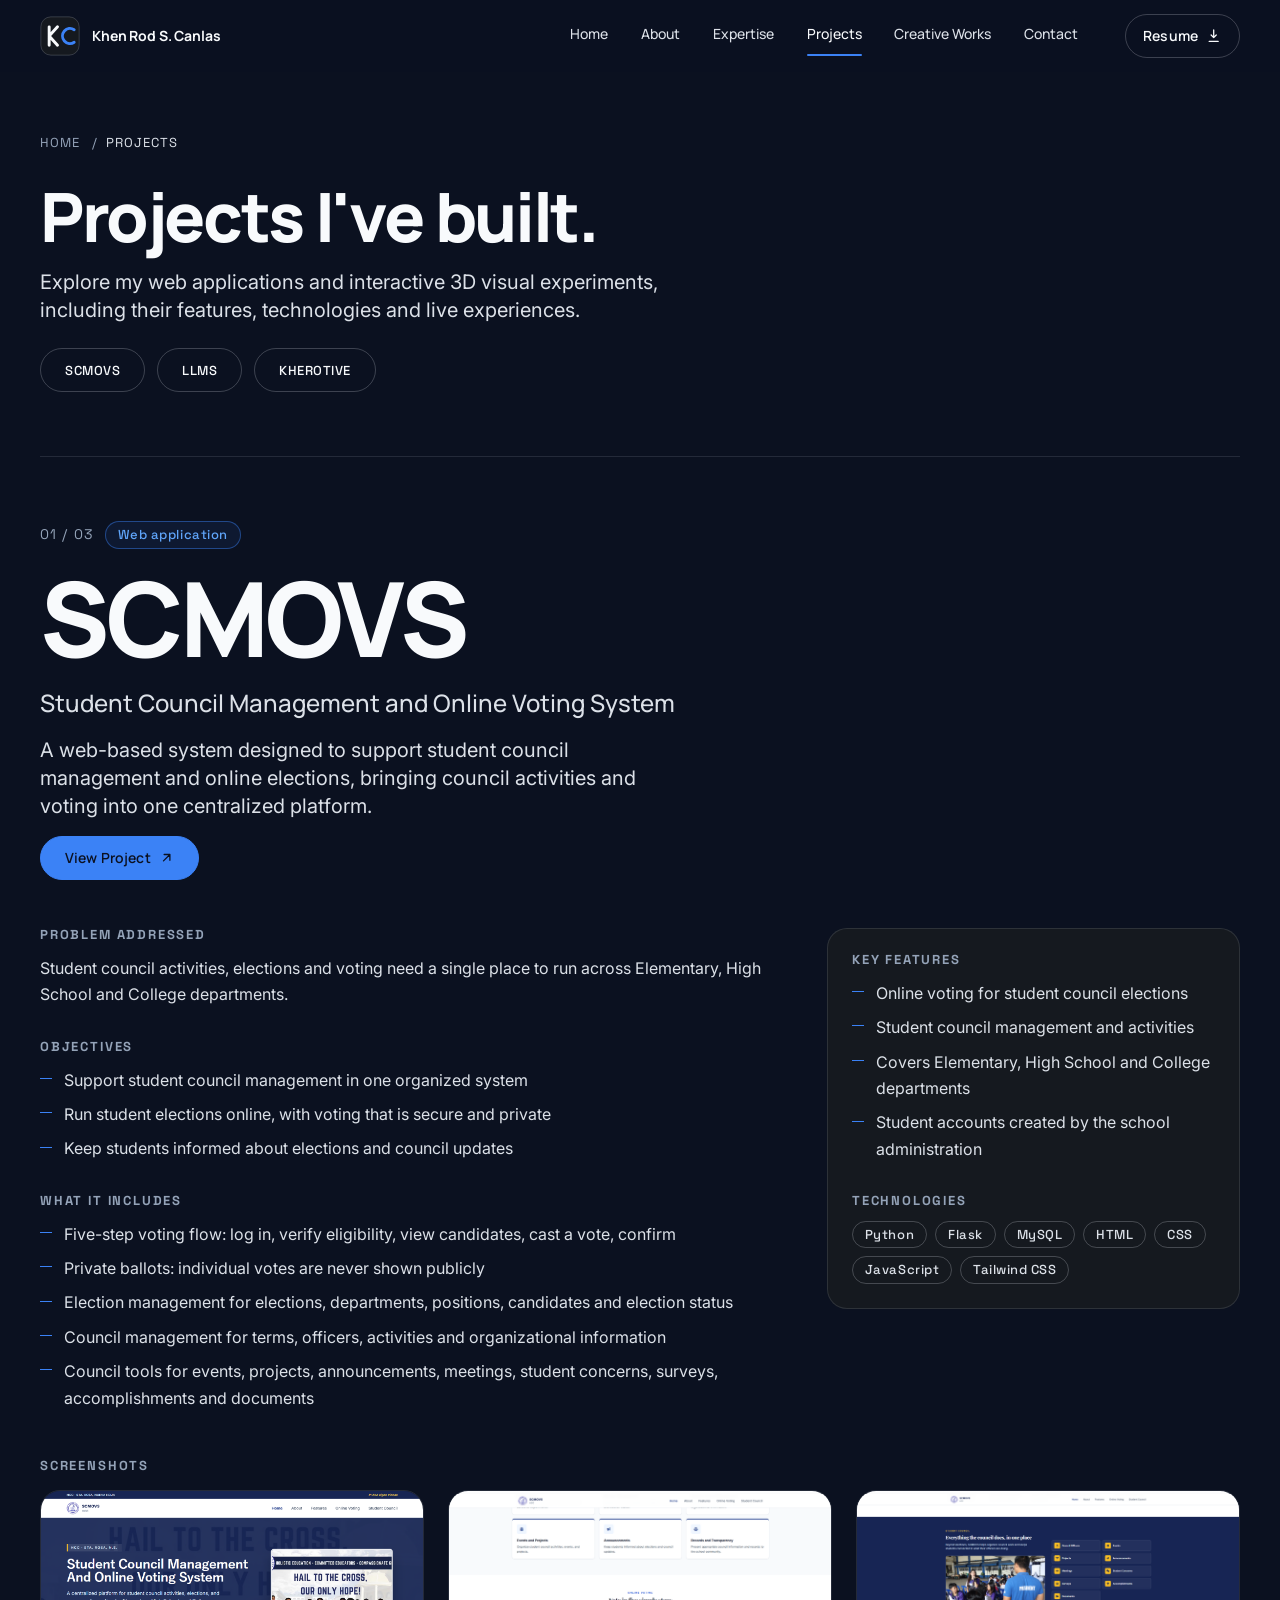
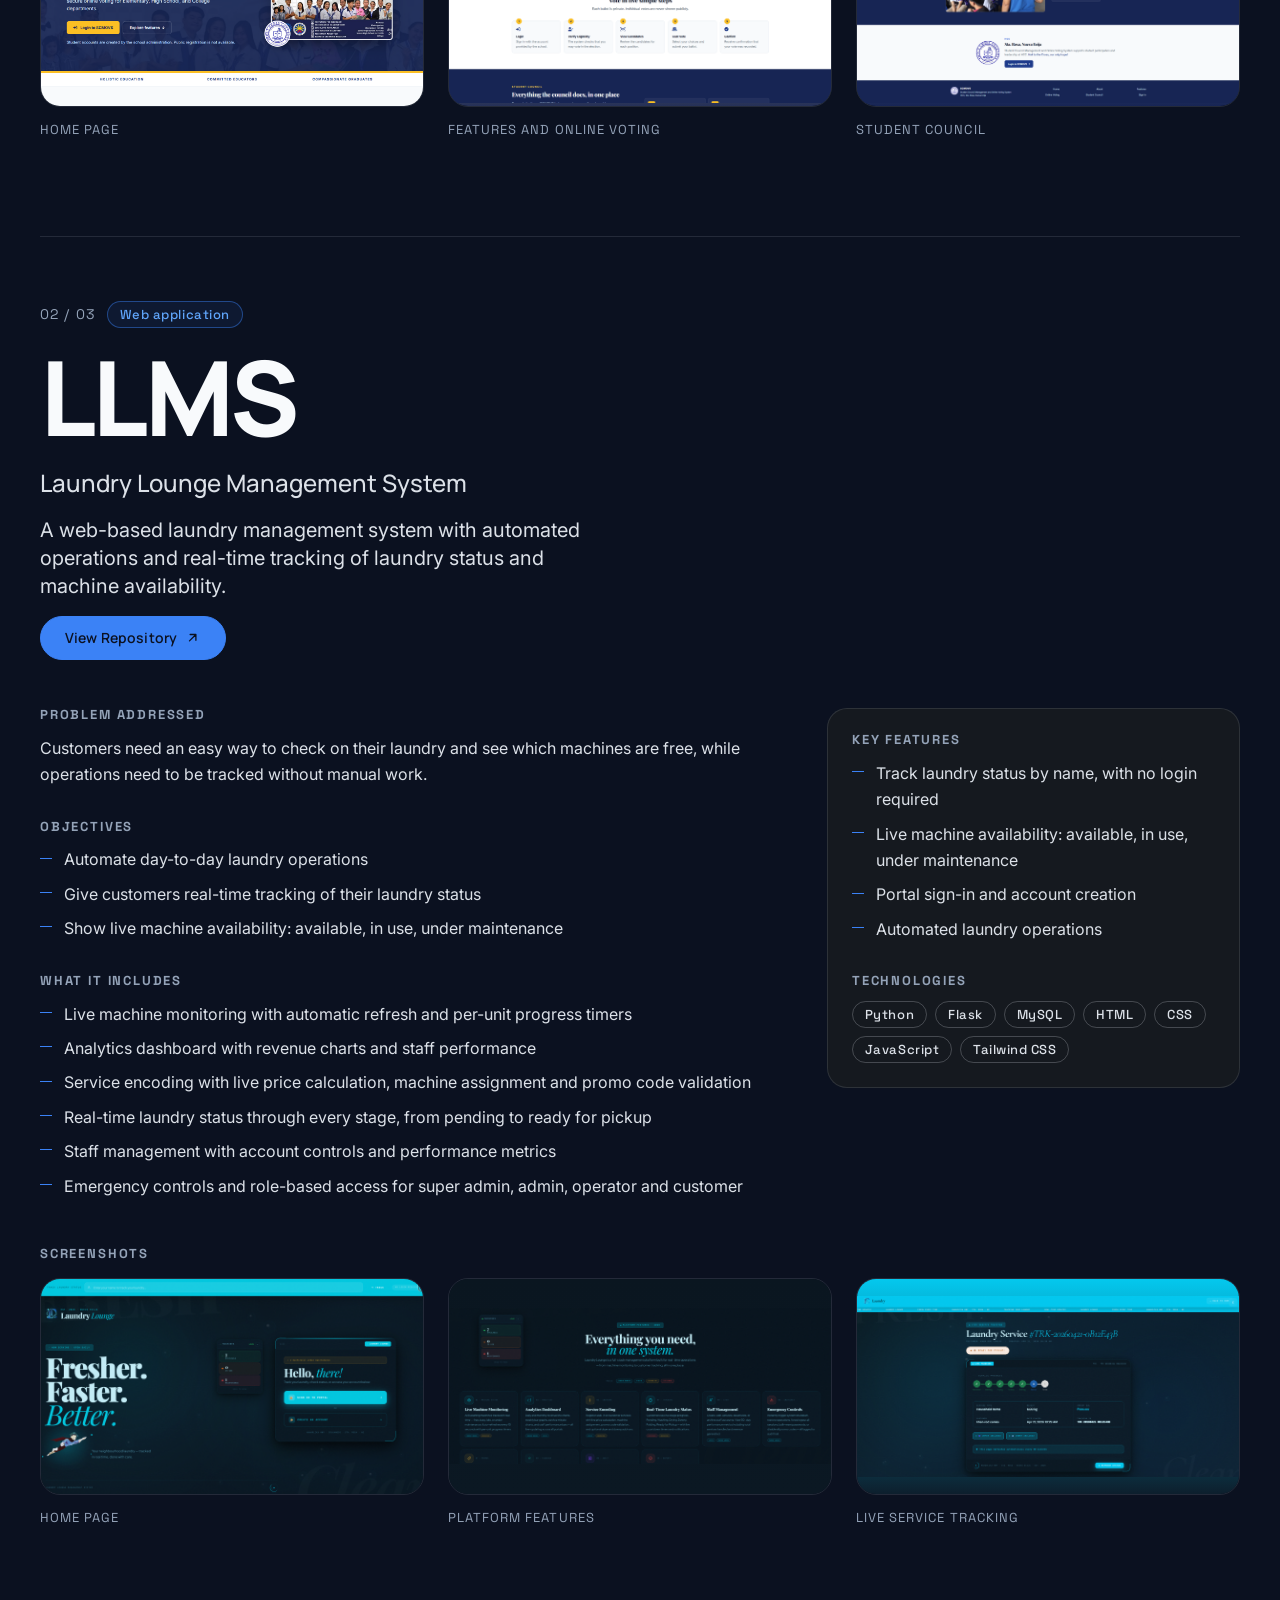
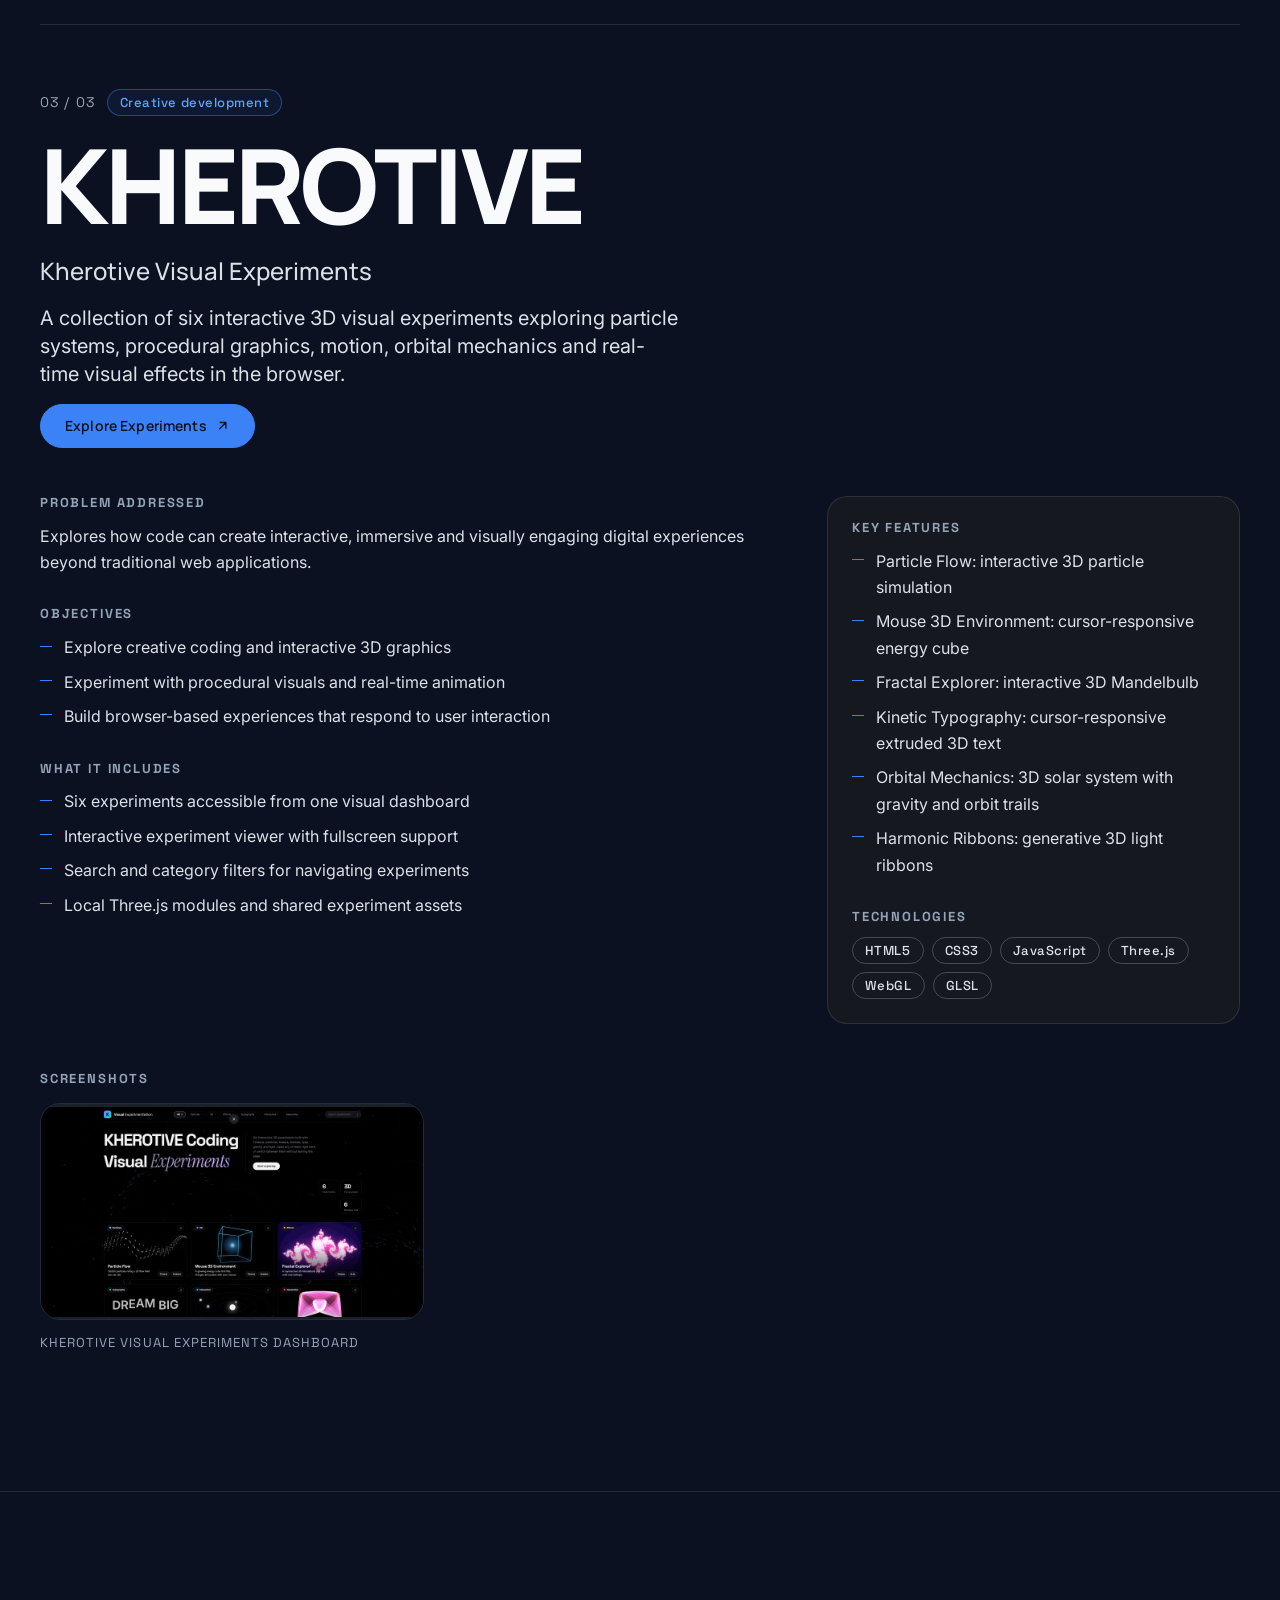
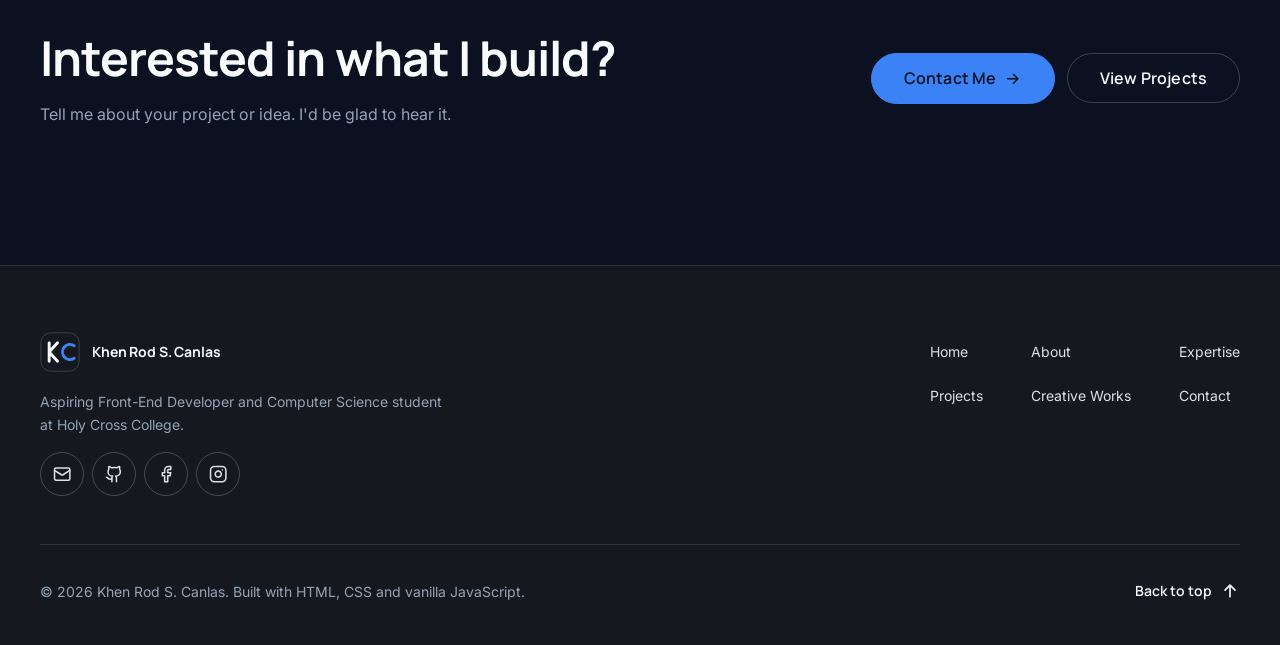
==== commit 8578ccc0: "Added New Project!" ====
--- a/pages/projects.html
+++ b/pages/projects.html
@@ -5,7 +5,7 @@
   <meta name="viewport" content="width=device-width, initial-scale=1">
   <meta name="theme-color" content="#0B1120">
   <title>Projects · Khen Rod S. Canlas</title>
-  <meta name="description" content="Project details for SCMOVS and LLMS by Khen Rod S. Canlas: features, technologies, screenshots and links.">
+  <meta name="description" content="Project details for SCMOVS, LLMS and Kherotive Visual Experiments by Khen Rod S. Canlas.">
   <link rel="icon" href="../favicon.ico" sizes="any">
   <script>if(!window.matchMedia("(prefers-reduced-motion: reduce)").matches){document.documentElement.classList.add("js-anim");setTimeout(function(){if(!window.__animReady)document.documentElement.classList.remove("js-anim")},4000)}</script>
 
@@ -37,18 +37,19 @@
       <div class="container container--wide">
         <div class="page-hero__text page-hero__text--wide">
           <nav class="crumbs" aria-label="Breadcrumb"><a href="../index.html">Home</a><span aria-hidden="true">/</span><span aria-current="page">Projects</span></nav>
-          <h1 id="page-title" class="h1 page-hero__title">Systems I've built.</h1>
-          <p class="lead">Two web-based systems built with Python, Flask and MySQL. Here is what each one does, the technology behind it, and screenshots.</p>
+          <h1 id="page-title" class="h1 page-hero__title">Projects I've built.</h1>
+          <p class="lead">Explore my web applications and interactive 3D visual experiments, including their features, technologies and live experiences.</p>
           <nav class="jump" aria-label="Jump to a project">
             <a class="tag" href="#scmovs">SCMOVS</a>
             <a class="tag" href="#llms">LLMS</a>
+            <a class="tag" href="#kherotive-visual-experiments">KHEROTIVE</a>
           </nav>
         </div>
       </div>
     </section>
 
     <div class="container container--wide pd-list" data-project-details>
-      <noscript><p class="text-soft"><strong>SCMOVS</strong> (Student Council Management and Online Voting System) and <strong>LLMS</strong> (Laundry Lounge Management System) are web-based systems built with Python, Flask, MySQL, HTML, CSS, JavaScript and Tailwind CSS. Enable JavaScript to see full project details and screenshots.</p></noscript>
+      <noscript><p class="text-soft"><strong>SCMOVS</strong> and <strong>LLMS</strong> are web applications, while <strong>KHEROTIVE</strong> is a collection of six interactive 3D visual experiments built with Three.js. Enable JavaScript to see full project details and screenshots.</p></noscript>
     </div>
 
     <section class="section section--bordered cta" aria-labelledby="cta-title">
